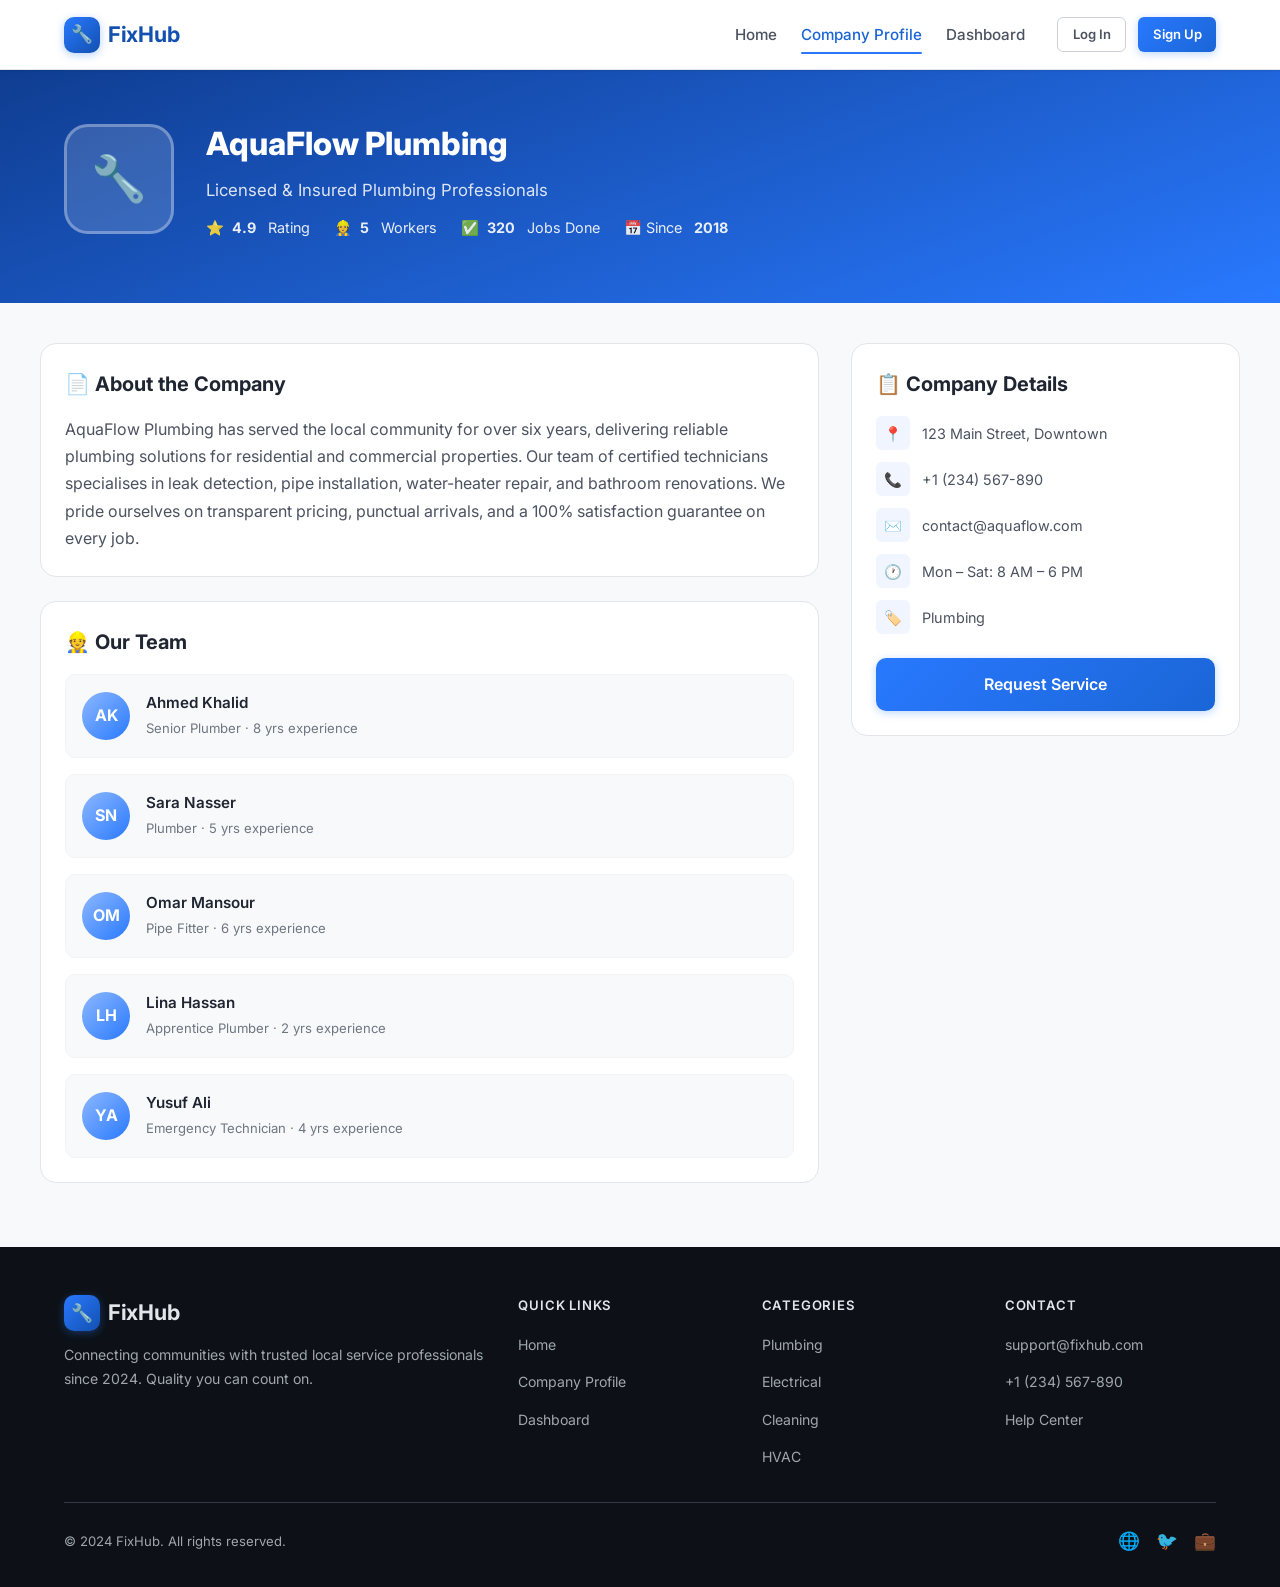
==== company.html @ c1fc063f "Milestone 2: Static website (3 pages) + PostgreSQL schema + ER diagram - Home/Marketplace: hero, sea" ====
<!DOCTYPE html>
<!--
  ============================================================================
  FixHub – Company Profile Page
  ============================================================================
  Purpose : Detailed public-facing profile for a single service company.
            Shows company information (about, contact, location) and
            a list of workers belonging to the company.
  Author  : Mohammed Dhiaa  |  Milestone 2
  ============================================================================
-->
<html lang="en">
<head>
  <meta charset="UTF-8" />
  <meta name="viewport" content="width=device-width, initial-scale=1.0" />
  <meta name="description"
        content="AquaFlow Plumbing – Licensed plumbing professionals on FixHub. View our team, services, and contact details." />

  <title>AquaFlow Plumbing – Company Profile | FixHub</title>

  <!-- Google Fonts – Inter -->
  <link rel="preconnect" href="https://fonts.googleapis.com" />
  <link rel="preconnect" href="https://fonts.gstatic.com" crossorigin />
  <link href="https://fonts.googleapis.com/css2?family=Inter:wght@400;500;600;700;800&display=swap"
        rel="stylesheet" />

  <!-- Stylesheet -->
  <link rel="stylesheet" href="css/style.css" />
</head>

<body>
  <!-- =====================================================================
       HEADER / NAVIGATION
       ===================================================================== -->
  <header class="site-header" id="site-header">
    <div class="container">

      <a href="index.html" class="logo" id="logo-link">
        <span class="logo-icon">🔧</span>
        FixHub
      </a>

      <button class="menu-toggle" id="menu-toggle" aria-label="Toggle navigation">
        <span></span><span></span><span></span>
      </button>

      <nav class="main-nav" id="main-nav">
        <ul class="nav-links">
          <li><a href="index.html" id="nav-home">Home</a></li>
          <li><a href="company.html" class="active" id="nav-company">Company Profile</a></li>
          <li><a href="dashboard.html" id="nav-dashboard">Dashboard</a></li>
        </ul>
        <div class="nav-auth">
          <a href="#" class="btn btn-outline btn-sm" id="btn-login">Log In</a>
          <a href="#" class="btn btn-primary btn-sm" id="btn-signup">Sign Up</a>
        </div>
      </nav>

    </div>
  </header>

  <!-- =====================================================================
       MAIN CONTENT
       ===================================================================== -->
  <main>

    <!-- ---- Profile Hero ---- -->
    <section class="profile-hero" id="profile-hero">
      <div class="container">
        <div class="profile-hero-content">

          <!-- Company avatar / icon -->
          <div class="profile-avatar" id="profile-avatar">🔧</div>

          <!-- Company info -->
          <div class="profile-info">
            <h1 id="profile-name">AquaFlow Plumbing</h1>
            <p class="profile-tagline" id="profile-tagline">
              Licensed &amp; Insured Plumbing Professionals
            </p>

            <!-- Quick stats -->
            <div class="profile-stats">
              <span class="profile-stat" id="stat-rating">
                ⭐ <strong>4.9</strong>&nbsp;Rating
              </span>
              <span class="profile-stat" id="stat-workers">
                👷 <strong>5</strong>&nbsp;Workers
              </span>
              <span class="profile-stat" id="stat-jobs">
                ✅ <strong>320</strong>&nbsp;Jobs Done
              </span>
              <span class="profile-stat" id="stat-since">
                📅 Since&nbsp;<strong>2018</strong>
              </span>
            </div>
          </div>

        </div>
      </div>
    </section>

    <!-- ---- Profile Body (Two-column layout) ---- -->
    <div class="profile-body container" id="profile-body">

      <!-- -------- Left Column: About & Workers -------- -->
      <div>

        <!-- About Card -->
        <div class="profile-card" id="about-card" style="margin-bottom: var(--space-6);">
          <h2>📄 About the Company</h2>
          <p>
            AquaFlow Plumbing has served the local community for over six
            years, delivering reliable plumbing solutions for residential
            and commercial properties. Our team of certified technicians
            specialises in leak detection, pipe installation, water-heater
            repair, and bathroom renovations. We pride ourselves on
            transparent pricing, punctual arrivals, and a 100%&nbsp;satisfaction
            guarantee on every job.
          </p>
        </div>

        <!-- Workers Card -->
        <div class="profile-card" id="workers-card">
          <h2>👷 Our Team</h2>

          <div class="workers-list" id="workers-list">

            <!-- Worker 1 -->
            <div class="worker-card" id="worker-1">
              <div class="worker-avatar">AK</div>
              <div class="worker-info">
                <h4>Ahmed Khalid</h4>
                <span>Senior Plumber · 8 yrs experience</span>
              </div>
            </div>

            <!-- Worker 2 -->
            <div class="worker-card" id="worker-2">
              <div class="worker-avatar">SN</div>
              <div class="worker-info">
                <h4>Sara Nasser</h4>
                <span>Plumber · 5 yrs experience</span>
              </div>
            </div>

            <!-- Worker 3 -->
            <div class="worker-card" id="worker-3">
              <div class="worker-avatar">OM</div>
              <div class="worker-info">
                <h4>Omar Mansour</h4>
                <span>Pipe Fitter · 6 yrs experience</span>
              </div>
            </div>

            <!-- Worker 4 -->
            <div class="worker-card" id="worker-4">
              <div class="worker-avatar">LH</div>
              <div class="worker-info">
                <h4>Lina Hassan</h4>
                <span>Apprentice Plumber · 2 yrs experience</span>
              </div>
            </div>

            <!-- Worker 5 -->
            <div class="worker-card" id="worker-5">
              <div class="worker-avatar">YA</div>
              <div class="worker-info">
                <h4>Yusuf Ali</h4>
                <span>Emergency Technician · 4 yrs experience</span>
              </div>
            </div>

          </div><!-- /.workers-list -->
        </div><!-- /.profile-card -->

      </div><!-- / Left Column -->

      <!-- -------- Right Column: Sidebar Info -------- -->
      <aside>
        <!-- Contact & Details Card -->
        <div class="profile-card" id="contact-card">
          <h2>📋 Company Details</h2>

          <div class="sidebar-info">

            <div class="sidebar-info-item">
              <span class="info-icon">📍</span>
              <span>123 Main Street, Downtown</span>
            </div>

            <div class="sidebar-info-item">
              <span class="info-icon">📞</span>
              <span>+1 (234) 567-890</span>
            </div>

            <div class="sidebar-info-item">
              <span class="info-icon">✉️</span>
              <span>contact@aquaflow.com</span>
            </div>

            <div class="sidebar-info-item">
              <span class="info-icon">🕐</span>
              <span>Mon – Sat: 8 AM – 6 PM</span>
            </div>

            <div class="sidebar-info-item">
              <span class="info-icon">🏷️</span>
              <span>Plumbing</span>
            </div>

          </div><!-- /.sidebar-info -->

          <!-- CTA Button -->
          <div style="margin-top: var(--space-6);">
            <a href="#" class="btn btn-primary btn-lg" id="btn-request-service"
               style="width: 100%; text-align: center;">
              Request Service
            </a>
          </div>
        </div>
      </aside>

    </div><!-- /.profile-body -->
  </main>

  <!-- =====================================================================
       FOOTER
       ===================================================================== -->
  <footer class="site-footer" id="site-footer">
    <div class="container">
      <div class="footer-grid">

        <div class="footer-brand">
          <a href="index.html" class="logo" style="color: var(--color-gray-200);">
            <span class="logo-icon">🔧</span> FixHub
          </a>
          <p>
            Connecting communities with trusted local service professionals
            since&nbsp;2024. Quality you can count&nbsp;on.
          </p>
        </div>

        <div>
          <h4 class="footer-heading">Quick Links</h4>
          <ul class="footer-links">
            <li><a href="index.html">Home</a></li>
            <li><a href="company.html">Company Profile</a></li>
            <li><a href="dashboard.html">Dashboard</a></li>
          </ul>
        </div>

        <div>
          <h4 class="footer-heading">Categories</h4>
          <ul class="footer-links">
            <li><a href="#">Plumbing</a></li>
            <li><a href="#">Electrical</a></li>
            <li><a href="#">Cleaning</a></li>
            <li><a href="#">HVAC</a></li>
          </ul>
        </div>

        <div>
          <h4 class="footer-heading">Contact</h4>
          <ul class="footer-links">
            <li><a href="mailto:support@fixhub.com">support@fixhub.com</a></li>
            <li><a href="tel:+1234567890">+1 (234) 567-890</a></li>
            <li><a href="#">Help Center</a></li>
          </ul>
        </div>
      </div>

      <div class="footer-bottom">
        <span>&copy; 2024 FixHub. All rights reserved.</span>
        <div class="footer-social">
          <a href="#" aria-label="Facebook">🌐</a>
          <a href="#" aria-label="Twitter">🐦</a>
          <a href="#" aria-label="LinkedIn">💼</a>
        </div>
      </div>
    </div>
  </footer>

  <!-- Scripts -->
  <script src="js/app.js"></script>
</body>
</html>
---- css/style.css ----
/* ==========================================================================
   FixHub – Global Stylesheet
   --------------------------------------------------------------------------
   A clean, professional design system for a local-services marketplace.
   Uses CSS custom properties for easy theming and Flexbox / Grid for layout.
   Color palette: shades of blue + neutral whites / grays.
   ========================================================================== */

/* ---------- 1. CSS Custom Properties (Design Tokens) ---------- */
:root {
  /* ---- Primary Blues ---- */
  --color-primary-900: #0c2d6b;   /* Darkest – footer / accents            */
  --color-primary-800: #0f3d91;
  --color-primary-700: #1350b0;
  --color-primary-600: #1a65d6;
  --color-primary-500: #2979ff;   /* Brand blue – buttons, links            */
  --color-primary-400: #5c9bff;
  --color-primary-300: #8db8ff;
  --color-primary-200: #bad2ff;
  --color-primary-100: #e3edff;
  --color-primary-50:  #f0f5ff;   /* Lightest tint – backgrounds            */

  /* ---- Neutrals ---- */
  --color-white:    #ffffff;
  --color-gray-50:  #f8f9fb;
  --color-gray-100: #f1f3f5;
  --color-gray-200: #e2e5e9;
  --color-gray-300: #cdd1d7;
  --color-gray-400: #a0a6af;
  --color-gray-500: #6e7681;
  --color-gray-600: #4b5260;
  --color-gray-700: #343a46;
  --color-gray-800: #1f2531;
  --color-gray-900: #0d1117;

  /* ---- Semantic Colors ---- */
  --color-success: #1db954;
  --color-warning: #f5a623;
  --color-danger:  #e53935;
  --color-info:    #29b6f6;

  /* ---- Typography ---- */
  --font-sans: 'Inter', -apple-system, BlinkMacSystemFont, 'Segoe UI',
               Roboto, Oxygen, Ubuntu, Cantarell, sans-serif;
  --font-mono: 'Fira Code', 'Cascadia Code', 'Consolas', monospace;

  /* ---- Spacing Scale (4-px grid) ---- */
  --space-1:  0.25rem;  /*  4px */
  --space-2:  0.5rem;   /*  8px */
  --space-3:  0.75rem;  /* 12px */
  --space-4:  1rem;     /* 16px */
  --space-5:  1.25rem;  /* 20px */
  --space-6:  1.5rem;   /* 24px */
  --space-8:  2rem;     /* 32px */
  --space-10: 2.5rem;   /* 40px */
  --space-12: 3rem;     /* 48px */
  --space-16: 4rem;     /* 64px */

  /* ---- Radii ---- */
  --radius-sm: 6px;
  --radius-md: 10px;
  --radius-lg: 16px;
  --radius-xl: 24px;
  --radius-full: 9999px;

  /* ---- Shadows ---- */
  --shadow-sm:  0 1px  3px rgba(0,0,0,0.06), 0 1px  2px rgba(0,0,0,0.04);
  --shadow-md:  0 4px  6px rgba(0,0,0,0.07), 0 2px  4px rgba(0,0,0,0.04);
  --shadow-lg:  0 10px 20px rgba(0,0,0,0.08), 0 3px  6px rgba(0,0,0,0.04);
  --shadow-xl:  0 20px 40px rgba(0,0,0,0.10), 0 5px 10px rgba(0,0,0,0.04);

  /* ---- Transitions ---- */
  --ease-out: cubic-bezier(0.22, 1, 0.36, 1);
  --transition-fast: 0.15s var(--ease-out);
  --transition-base: 0.25s var(--ease-out);
  --transition-slow: 0.4s  var(--ease-out);

  /* ---- Layout ---- */
  --max-width: 1200px;
  --header-height: 70px;
}

/* ---------- 2. Reset & Base Styles ---------- */
*,
*::before,
*::after {
  margin: 0;
  padding: 0;
  box-sizing: border-box;
}

html {
  font-size: 16px;
  scroll-behavior: smooth;
  -webkit-font-smoothing: antialiased;
  -moz-osx-font-smoothing: grayscale;
}

body {
  font-family: var(--font-sans);
  color: var(--color-gray-800);
  background-color: var(--color-gray-50);
  line-height: 1.6;
  min-height: 100vh;
  display: flex;
  flex-direction: column;
}

a {
  color: var(--color-primary-500);
  text-decoration: none;
  transition: color var(--transition-fast);
}

a:hover {
  color: var(--color-primary-700);
}

img {
  max-width: 100%;
  display: block;
}

ul, ol {
  list-style: none;
}

button,
input,
select,
textarea {
  font-family: inherit;
  font-size: inherit;
  color: inherit;
  border: none;
  outline: none;
  background: none;
}

/* ---------- 3. Utility Classes ---------- */
.container {
  width: 100%;
  max-width: var(--max-width);
  margin: 0 auto;
  padding: 0 var(--space-6);
}

.sr-only {
  position: absolute;
  width: 1px;
  height: 1px;
  padding: 0;
  margin: -1px;
  overflow: hidden;
  clip: rect(0, 0, 0, 0);
  border: 0;
}

/* ---------- 4. Header / Navigation ---------- */
.site-header {
  position: sticky;
  top: 0;
  z-index: 100;
  height: var(--header-height);
  background: var(--color-white);
  border-bottom: 1px solid var(--color-gray-200);
  box-shadow: var(--shadow-sm);
  display: flex;
  align-items: center;
}

.site-header .container {
  display: flex;
  align-items: center;
  justify-content: space-between;
}

/* ---------- Logo ---------- */
.logo {
  display: flex;
  align-items: center;
  gap: var(--space-2);
  font-size: 1.35rem;
  font-weight: 700;
  color: var(--color-primary-700);
  letter-spacing: -0.3px;
}

.logo .logo-icon {
  width: 36px;
  height: 36px;
  background: linear-gradient(135deg, var(--color-primary-500), var(--color-primary-700));
  border-radius: var(--radius-md);
  display: grid;
  place-items: center;
  color: var(--color-white);
  font-size: 1.1rem;
  box-shadow: 0 2px 8px rgba(41, 121, 255, 0.35);
}

/* ---------- Main Navigation ---------- */
.main-nav {
  display: flex;
  align-items: center;
  gap: var(--space-8);
}

.nav-links {
  display: flex;
  gap: var(--space-6);
}

.nav-links a {
  position: relative;
  color: var(--color-gray-600);
  font-weight: 500;
  font-size: 0.95rem;
  padding: var(--space-2) 0;
  transition: color var(--transition-fast);
}

.nav-links a::after {
  content: '';
  position: absolute;
  bottom: -2px;
  left: 0;
  width: 0;
  height: 2px;
  background: var(--color-primary-500);
  border-radius: var(--radius-full);
  transition: width var(--transition-base);
}

.nav-links a:hover,
.nav-links a.active {
  color: var(--color-primary-600);
}

.nav-links a:hover::after,
.nav-links a.active::after {
  width: 100%;
}

/* ---------- Auth Buttons in Nav ---------- */
.nav-auth {
  display: flex;
  gap: var(--space-3);
}

/* ---------- Mobile Menu Toggle ---------- */
.menu-toggle {
  display: none;
  flex-direction: column;
  gap: 5px;
  cursor: pointer;
  padding: var(--space-2);
}

.menu-toggle span {
  width: 24px;
  height: 2px;
  background: var(--color-gray-700);
  border-radius: var(--radius-full);
  transition: var(--transition-base);
}

/* ---------- 5. Buttons ---------- */
.btn {
  display: inline-flex;
  align-items: center;
  justify-content: center;
  gap: var(--space-2);
  padding: 0.6rem 1.4rem;
  font-weight: 600;
  font-size: 0.9rem;
  border-radius: var(--radius-md);
  cursor: pointer;
  transition: all var(--transition-fast);
  white-space: nowrap;
}

.btn-primary {
  background: linear-gradient(135deg, var(--color-primary-500), var(--color-primary-600));
  color: var(--color-white);
  box-shadow: 0 2px 8px rgba(41, 121, 255, 0.30);
}

.btn-primary:hover {
  background: linear-gradient(135deg, var(--color-primary-600), var(--color-primary-700));
  transform: translateY(-1px);
  box-shadow: 0 4px 14px rgba(41, 121, 255, 0.40);
  color: var(--color-white);
}

.btn-secondary {
  background: var(--color-white);
  color: var(--color-primary-600);
  border: 1.5px solid var(--color-primary-200);
}

.btn-secondary:hover {
  background: var(--color-primary-50);
  border-color: var(--color-primary-400);
  color: var(--color-primary-700);
}

.btn-outline {
  background: transparent;
  color: var(--color-gray-600);
  border: 1.5px solid var(--color-gray-300);
}

.btn-outline:hover {
  border-color: var(--color-primary-400);
  color: var(--color-primary-600);
  background: var(--color-primary-50);
}

.btn-danger {
  background: var(--color-danger);
  color: var(--color-white);
}

.btn-danger:hover {
  background: #c62828;
  transform: translateY(-1px);
}

.btn-success {
  background: var(--color-success);
  color: var(--color-white);
}

.btn-success:hover {
  background: #17a348;
  transform: translateY(-1px);
}

.btn-sm {
  padding: 0.4rem 0.9rem;
  font-size: 0.82rem;
  border-radius: var(--radius-sm);
}

.btn-lg {
  padding: 0.85rem 2rem;
  font-size: 1rem;
  border-radius: var(--radius-md);
}

.btn-icon {
  width: 36px;
  height: 36px;
  padding: 0;
  border-radius: var(--radius-sm);
  display: grid;
  place-items: center;
  font-size: 1rem;
}

/* ---------- 6. Hero Section ---------- */
.hero {
  background: linear-gradient(160deg, var(--color-primary-800) 0%, var(--color-primary-600) 50%, var(--color-primary-400) 100%);
  color: var(--color-white);
  padding: var(--space-16) 0;
  text-align: center;
  position: relative;
  overflow: hidden;
}

/* Decorative background pattern */
.hero::before {
  content: '';
  position: absolute;
  top: -50%;
  right: -20%;
  width: 600px;
  height: 600px;
  background: radial-gradient(circle, rgba(255,255,255,0.08) 0%, transparent 70%);
  border-radius: 50%;
}

.hero::after {
  content: '';
  position: absolute;
  bottom: -30%;
  left: -10%;
  width: 400px;
  height: 400px;
  background: radial-gradient(circle, rgba(255,255,255,0.05) 0%, transparent 70%);
  border-radius: 50%;
}

.hero .container {
  position: relative;
  z-index: 1;
}

.hero h1 {
  font-size: clamp(2rem, 5vw, 3.2rem);
  font-weight: 800;
  line-height: 1.2;
  margin-bottom: var(--space-4);
  letter-spacing: -0.5px;
}

.hero p {
  font-size: clamp(1rem, 2.5vw, 1.2rem);
  max-width: 600px;
  margin: 0 auto var(--space-8);
  opacity: 0.9;
  line-height: 1.7;
}

/* ---------- 7. Search Bar ---------- */
.search-bar {
  display: flex;
  max-width: 640px;
  margin: 0 auto;
  background: var(--color-white);
  border-radius: var(--radius-lg);
  box-shadow: var(--shadow-lg);
  overflow: hidden;
}

.search-bar input {
  flex: 1;
  padding: var(--space-4) var(--space-6);
  font-size: 1rem;
  color: var(--color-gray-800);
}

.search-bar input::placeholder {
  color: var(--color-gray-400);
}

.search-bar .btn {
  border-radius: 0 var(--radius-lg) var(--radius-lg) 0;
  padding-left: var(--space-8);
  padding-right: var(--space-8);
}

/* ---------- 8. Category Filters ---------- */
.categories-section {
  padding: var(--space-12) 0 var(--space-6);
}

.categories-section h2 {
  font-size: 1.5rem;
  font-weight: 700;
  color: var(--color-gray-800);
  margin-bottom: var(--space-6);
}

.category-filters {
  display: flex;
  flex-wrap: wrap;
  gap: var(--space-3);
  margin-bottom: var(--space-8);
}

.category-chip {
  display: inline-flex;
  align-items: center;
  gap: var(--space-2);
  padding: 0.5rem 1.1rem;
  background: var(--color-white);
  border: 1.5px solid var(--color-gray-200);
  border-radius: var(--radius-full);
  font-size: 0.88rem;
  font-weight: 500;
  color: var(--color-gray-600);
  cursor: pointer;
  transition: all var(--transition-fast);
}

.category-chip:hover,
.category-chip.active {
  background: var(--color-primary-50);
  border-color: var(--color-primary-400);
  color: var(--color-primary-600);
  box-shadow: 0 0 0 3px rgba(41, 121, 255, 0.10);
}

.category-chip .chip-icon {
  font-size: 1.05rem;
}

/* ---------- 9. Company Cards Grid ---------- */
.companies-section {
  padding: 0 0 var(--space-16);
}

.companies-section h2 {
  font-size: 1.5rem;
  font-weight: 700;
  color: var(--color-gray-800);
  margin-bottom: var(--space-6);
}

.company-grid {
  display: grid;
  grid-template-columns: repeat(auto-fill, minmax(300px, 1fr));
  gap: var(--space-6);
}

/* ---------- Individual Company Card ---------- */
.company-card {
  background: var(--color-white);
  border-radius: var(--radius-lg);
  border: 1px solid var(--color-gray-200);
  overflow: hidden;
  transition: all var(--transition-base);
  display: flex;
  flex-direction: column;
}

.company-card:hover {
  transform: translateY(-4px);
  box-shadow: var(--shadow-lg);
  border-color: var(--color-primary-200);
}

.card-image {
  height: 180px;
  background: linear-gradient(135deg, var(--color-primary-100), var(--color-primary-50));
  display: grid;
  place-items: center;
  font-size: 3rem;
  color: var(--color-primary-400);
  position: relative;
  overflow: hidden;
}

.card-image img {
  width: 100%;
  height: 100%;
  object-fit: cover;
}

.card-badge {
  position: absolute;
  top: var(--space-3);
  right: var(--space-3);
  background: var(--color-primary-500);
  color: var(--color-white);
  font-size: 0.75rem;
  font-weight: 600;
  padding: 0.25rem 0.65rem;
  border-radius: var(--radius-full);
  letter-spacing: 0.3px;
}

.card-body {
  padding: var(--space-5);
  flex: 1;
  display: flex;
  flex-direction: column;
}

.card-body h3 {
  font-size: 1.1rem;
  font-weight: 700;
  color: var(--color-gray-800);
  margin-bottom: var(--space-1);
}

.card-category {
  font-size: 0.82rem;
  color: var(--color-primary-500);
  font-weight: 500;
  margin-bottom: var(--space-3);
}

.card-body p {
  font-size: 0.9rem;
  color: var(--color-gray-500);
  line-height: 1.55;
  margin-bottom: var(--space-4);
  flex: 1;
}

/* Card meta (rating, location) */
.card-meta {
  display: flex;
  align-items: center;
  justify-content: space-between;
  padding-top: var(--space-3);
  border-top: 1px solid var(--color-gray-100);
  font-size: 0.82rem;
  color: var(--color-gray-500);
}

.card-rating {
  display: flex;
  align-items: center;
  gap: var(--space-1);
  font-weight: 600;
  color: var(--color-warning);
}

.card-location {
  display: flex;
  align-items: center;
  gap: var(--space-1);
}

/* ---------- 10. Company Profile Page ---------- */
.profile-hero {
  background: linear-gradient(160deg, var(--color-primary-800), var(--color-primary-500));
  color: var(--color-white);
  padding: var(--space-12) 0 var(--space-16);
  position: relative;
}

.profile-hero-content {
  display: flex;
  align-items: center;
  gap: var(--space-8);
}

.profile-avatar {
  width: 110px;
  height: 110px;
  border-radius: var(--radius-xl);
  background: rgba(255,255,255,0.15);
  border: 3px solid rgba(255,255,255,0.3);
  display: grid;
  place-items: center;
  font-size: 2.8rem;
  flex-shrink: 0;
}

.profile-info h1 {
  font-size: 2rem;
  font-weight: 800;
  margin-bottom: var(--space-2);
}

.profile-info .profile-tagline {
  font-size: 1.05rem;
  opacity: 0.85;
  margin-bottom: var(--space-3);
}

.profile-stats {
  display: flex;
  gap: var(--space-6);
}

.profile-stat {
  display: flex;
  align-items: center;
  gap: var(--space-2);
  font-size: 0.9rem;
  opacity: 0.9;
}

.profile-stat strong {
  font-weight: 700;
}

/* Profile body */
.profile-body {
  padding: var(--space-10) 0 var(--space-16);
  display: grid;
  grid-template-columns: 2fr 1fr;
  gap: var(--space-8);
}

/* About card */
.profile-card {
  background: var(--color-white);
  border-radius: var(--radius-lg);
  border: 1px solid var(--color-gray-200);
  padding: var(--space-6);
}

.profile-card h2 {
  font-size: 1.25rem;
  font-weight: 700;
  color: var(--color-gray-800);
  margin-bottom: var(--space-4);
  display: flex;
  align-items: center;
  gap: var(--space-2);
}

.profile-card p {
  color: var(--color-gray-600);
  line-height: 1.7;
}

/* Workers list on profile */
.workers-list {
  display: flex;
  flex-direction: column;
  gap: var(--space-4);
  margin-top: var(--space-4);
}

.worker-card {
  display: flex;
  align-items: center;
  gap: var(--space-4);
  padding: var(--space-4);
  border-radius: var(--radius-md);
  background: var(--color-gray-50);
  border: 1px solid var(--color-gray-100);
  transition: all var(--transition-fast);
}

.worker-card:hover {
  border-color: var(--color-primary-200);
  background: var(--color-primary-50);
}

.worker-avatar {
  width: 48px;
  height: 48px;
  border-radius: var(--radius-full);
  background: linear-gradient(135deg, var(--color-primary-300), var(--color-primary-500));
  display: grid;
  place-items: center;
  color: var(--color-white);
  font-weight: 700;
  font-size: 1rem;
  flex-shrink: 0;
}

.worker-info h4 {
  font-size: 0.95rem;
  font-weight: 600;
  color: var(--color-gray-800);
}

.worker-info span {
  font-size: 0.82rem;
  color: var(--color-gray-500);
}

/* Sidebar info */
.sidebar-info {
  display: flex;
  flex-direction: column;
  gap: var(--space-3);
  margin-top: var(--space-4);
}

.sidebar-info-item {
  display: flex;
  align-items: center;
  gap: var(--space-3);
  font-size: 0.9rem;
  color: var(--color-gray-600);
}

.sidebar-info-item .info-icon {
  width: 34px;
  height: 34px;
  border-radius: var(--radius-sm);
  background: var(--color-primary-50);
  display: grid;
  place-items: center;
  color: var(--color-primary-500);
  flex-shrink: 0;
}

/* ---------- 11. Dashboard ---------- */
.dashboard-layout {
  display: flex;
  min-height: calc(100vh - var(--header-height));
}

/* Sidebar */
.dashboard-sidebar {
  width: 260px;
  background: var(--color-white);
  border-right: 1px solid var(--color-gray-200);
  padding: var(--space-6) var(--space-4);
  flex-shrink: 0;
  display: flex;
  flex-direction: column;
}

.sidebar-title {
  font-size: 0.75rem;
  font-weight: 600;
  text-transform: uppercase;
  letter-spacing: 0.8px;
  color: var(--color-gray-400);
  margin-bottom: var(--space-4);
  padding: 0 var(--space-3);
}

.sidebar-nav {
  display: flex;
  flex-direction: column;
  gap: var(--space-1);
}

.sidebar-link {
  display: flex;
  align-items: center;
  gap: var(--space-3);
  padding: var(--space-3) var(--space-3);
  border-radius: var(--radius-md);
  font-size: 0.9rem;
  font-weight: 500;
  color: var(--color-gray-600);
  transition: all var(--transition-fast);
}

.sidebar-link:hover {
  background: var(--color-gray-100);
  color: var(--color-gray-800);
}

.sidebar-link.active {
  background: var(--color-primary-50);
  color: var(--color-primary-600);
  font-weight: 600;
}

.sidebar-link .link-icon {
  font-size: 1.1rem;
  width: 22px;
  text-align: center;
}

/* Main dashboard content */
.dashboard-main {
  flex: 1;
  padding: var(--space-8);
  background: var(--color-gray-50);
  overflow-y: auto;
}

.dashboard-header {
  display: flex;
  align-items: center;
  justify-content: space-between;
  margin-bottom: var(--space-8);
}

.dashboard-header h1 {
  font-size: 1.6rem;
  font-weight: 700;
  color: var(--color-gray-800);
}

/* Stats cards row */
.stats-row {
  display: grid;
  grid-template-columns: repeat(auto-fit, minmax(200px, 1fr));
  gap: var(--space-6);
  margin-bottom: var(--space-8);
}

.stat-card {
  background: var(--color-white);
  border-radius: var(--radius-lg);
  padding: var(--space-5);
  border: 1px solid var(--color-gray-200);
  display: flex;
  align-items: center;
  gap: var(--space-4);
  transition: all var(--transition-fast);
}

.stat-card:hover {
  box-shadow: var(--shadow-md);
}

.stat-icon {
  width: 48px;
  height: 48px;
  border-radius: var(--radius-md);
  display: grid;
  place-items: center;
  font-size: 1.3rem;
}

.stat-icon.blue {
  background: var(--color-primary-100);
  color: var(--color-primary-600);
}

.stat-icon.green {
  background: #e8f5e9;
  color: var(--color-success);
}

.stat-icon.orange {
  background: #fff3e0;
  color: var(--color-warning);
}

.stat-info h3 {
  font-size: 1.5rem;
  font-weight: 700;
  color: var(--color-gray-800);
}

.stat-info p {
  font-size: 0.82rem;
  color: var(--color-gray-500);
}

/* Workers table card */
.table-card {
  background: var(--color-white);
  border-radius: var(--radius-lg);
  border: 1px solid var(--color-gray-200);
  overflow: hidden;
}

.table-card-header {
  display: flex;
  align-items: center;
  justify-content: space-between;
  padding: var(--space-5) var(--space-6);
  border-bottom: 1px solid var(--color-gray-100);
}

.table-card-header h2 {
  font-size: 1.1rem;
  font-weight: 700;
  color: var(--color-gray-800);
}

/* Table */
.data-table {
  width: 100%;
  border-collapse: collapse;
}

.data-table th {
  text-align: left;
  padding: var(--space-3) var(--space-6);
  font-size: 0.78rem;
  font-weight: 600;
  text-transform: uppercase;
  letter-spacing: 0.5px;
  color: var(--color-gray-500);
  background: var(--color-gray-50);
  border-bottom: 1px solid var(--color-gray-200);
}

.data-table td {
  padding: var(--space-4) var(--space-6);
  font-size: 0.9rem;
  border-bottom: 1px solid var(--color-gray-100);
  vertical-align: middle;
}

.data-table tbody tr {
  transition: background var(--transition-fast);
}

.data-table tbody tr:hover {
  background: var(--color-gray-50);
}

.data-table tbody tr:last-child td {
  border-bottom: none;
}

/* Table worker info cell */
.table-worker {
  display: flex;
  align-items: center;
  gap: var(--space-3);
}

.table-worker-avatar {
  width: 36px;
  height: 36px;
  border-radius: var(--radius-full);
  background: linear-gradient(135deg, var(--color-primary-300), var(--color-primary-500));
  display: grid;
  place-items: center;
  color: var(--color-white);
  font-weight: 700;
  font-size: 0.8rem;
  flex-shrink: 0;
}

.table-worker-name {
  font-weight: 600;
  color: var(--color-gray-800);
}

.table-worker-email {
  font-size: 0.8rem;
  color: var(--color-gray-400);
}

/* Status badges */
.badge {
  display: inline-flex;
  align-items: center;
  padding: 0.2rem 0.65rem;
  border-radius: var(--radius-full);
  font-size: 0.78rem;
  font-weight: 600;
  letter-spacing: 0.2px;
}

.badge-active {
  background: #e8f5e9;
  color: #2e7d32;
}

.badge-on-leave {
  background: #fff3e0;
  color: #e65100;
}

/* Table actions */
.table-actions {
  display: flex;
  gap: var(--space-2);
}

/* ---------- 12. Modal (Add/Edit Worker) ---------- */
.modal-overlay {
  position: fixed;
  inset: 0;
  background: rgba(13, 17, 23, 0.5);
  backdrop-filter: blur(4px);
  display: flex;
  align-items: center;
  justify-content: center;
  z-index: 200;
  opacity: 0;
  visibility: hidden;
  transition: all var(--transition-base);
}

.modal-overlay.active {
  opacity: 1;
  visibility: visible;
}

.modal {
  background: var(--color-white);
  border-radius: var(--radius-xl);
  width: 90%;
  max-width: 520px;
  box-shadow: var(--shadow-xl);
  transform: translateY(20px) scale(0.97);
  transition: transform var(--transition-base);
}

.modal-overlay.active .modal {
  transform: translateY(0) scale(1);
}

.modal-header {
  display: flex;
  align-items: center;
  justify-content: space-between;
  padding: var(--space-6);
  border-bottom: 1px solid var(--color-gray-100);
}

.modal-header h2 {
  font-size: 1.15rem;
  font-weight: 700;
  color: var(--color-gray-800);
}

.modal-close {
  width: 32px;
  height: 32px;
  border-radius: var(--radius-sm);
  display: grid;
  place-items: center;
  cursor: pointer;
  color: var(--color-gray-400);
  transition: all var(--transition-fast);
}

.modal-close:hover {
  background: var(--color-gray-100);
  color: var(--color-gray-700);
}

.modal-body {
  padding: var(--space-6);
}

.modal-footer {
  display: flex;
  justify-content: flex-end;
  gap: var(--space-3);
  padding: var(--space-4) var(--space-6);
  border-top: 1px solid var(--color-gray-100);
}

/* ---------- 13. Form Styles ---------- */
.form-group {
  margin-bottom: var(--space-5);
}

.form-group label {
  display: block;
  font-size: 0.88rem;
  font-weight: 600;
  color: var(--color-gray-700);
  margin-bottom: var(--space-2);
}

.form-control {
  width: 100%;
  padding: 0.65rem var(--space-4);
  border: 1.5px solid var(--color-gray-200);
  border-radius: var(--radius-md);
  font-size: 0.92rem;
  transition: all var(--transition-fast);
  background: var(--color-white);
}

.form-control:focus {
  border-color: var(--color-primary-400);
  box-shadow: 0 0 0 3px rgba(41, 121, 255, 0.12);
}

.form-control::placeholder {
  color: var(--color-gray-400);
}

select.form-control {
  appearance: none;
  background-image: url("data:image/svg+xml,%3Csvg xmlns='http://www.w3.org/2000/svg' width='12' height='12' fill='%236e7681' viewBox='0 0 16 16'%3E%3Cpath d='M8 11L3 6h10z'/%3E%3C/svg%3E");
  background-repeat: no-repeat;
  background-position: right 12px center;
  padding-right: 2.2rem;
  cursor: pointer;
}

/* ---------- 14. Footer ---------- */
.site-footer {
  background: var(--color-gray-900);
  color: var(--color-gray-400);
  padding: var(--space-12) 0 var(--space-8);
  margin-top: auto;
}

.footer-grid {
  display: grid;
  grid-template-columns: 2fr 1fr 1fr 1fr;
  gap: var(--space-8);
  margin-bottom: var(--space-8);
}

.footer-brand p {
  font-size: 0.88rem;
  line-height: 1.7;
  margin-top: var(--space-3);
}

.footer-heading {
  font-size: 0.82rem;
  font-weight: 600;
  text-transform: uppercase;
  letter-spacing: 0.8px;
  color: var(--color-gray-200);
  margin-bottom: var(--space-4);
}

.footer-links {
  display: flex;
  flex-direction: column;
  gap: var(--space-3);
}

.footer-links a {
  font-size: 0.88rem;
  color: var(--color-gray-400);
  transition: color var(--transition-fast);
}

.footer-links a:hover {
  color: var(--color-primary-300);
}

.footer-bottom {
  border-top: 1px solid var(--color-gray-700);
  padding-top: var(--space-6);
  display: flex;
  align-items: center;
  justify-content: space-between;
  font-size: 0.82rem;
}

.footer-social {
  display: flex;
  gap: var(--space-4);
}

.footer-social a {
  color: var(--color-gray-500);
  font-size: 1.1rem;
  transition: color var(--transition-fast);
}

.footer-social a:hover {
  color: var(--color-primary-400);
}

/* ---------- 15. Responsive Breakpoints ---------- */

/* Tablet (≤ 992px) */
@media (max-width: 992px) {
  .footer-grid {
    grid-template-columns: 1fr 1fr;
    gap: var(--space-6);
  }

  .profile-body {
    grid-template-columns: 1fr;
  }

  /* Dashboard sidebar collapses */
  .dashboard-sidebar {
    width: 72px;
    padding: var(--space-6) var(--space-2);
  }

  .sidebar-title,
  .sidebar-link span {
    display: none;
  }

  .sidebar-link {
    justify-content: center;
    padding: var(--space-3);
  }
}

/* Mobile (≤ 768px) */
@media (max-width: 768px) {
  :root {
    --header-height: 60px;
  }

  /* Show hamburger */
  .menu-toggle {
    display: flex;
  }

  .main-nav {
    position: fixed;
    top: var(--header-height);
    left: 0;
    right: 0;
    bottom: 0;
    background: var(--color-white);
    flex-direction: column;
    align-items: stretch;
    padding: var(--space-6);
    transform: translateX(100%);
    transition: transform var(--transition-base);
    z-index: 99;
    gap: var(--space-6);
  }

  .main-nav.open {
    transform: translateX(0);
  }

  .nav-links {
    flex-direction: column;
    gap: var(--space-4);
  }

  .nav-links a {
    font-size: 1.1rem;
    padding: var(--space-3) 0;
  }

  .nav-auth {
    flex-direction: column;
  }

  /* Hero */
  .hero {
    padding: var(--space-10) 0;
  }

  .search-bar {
    flex-direction: column;
    border-radius: var(--radius-md);
  }

  .search-bar .btn {
    border-radius: 0 0 var(--radius-md) var(--radius-md);
  }

  /* Company grid */
  .company-grid {
    grid-template-columns: 1fr;
  }

  /* Profile hero */
  .profile-hero-content {
    flex-direction: column;
    text-align: center;
  }

  .profile-stats {
    justify-content: center;
    flex-wrap: wrap;
  }

  /* Dashboard */
  .dashboard-layout {
    flex-direction: column;
  }

  .dashboard-sidebar {
    width: 100%;
    flex-direction: row;
    padding: var(--space-3) var(--space-4);
    overflow-x: auto;
    border-right: none;
    border-bottom: 1px solid var(--color-gray-200);
  }

  .sidebar-title {
    display: none;
  }

  .sidebar-nav {
    flex-direction: row;
    gap: var(--space-2);
  }

  .sidebar-link {
    white-space: nowrap;
    padding: var(--space-2) var(--space-3);
    font-size: 0.82rem;
  }

  .dashboard-main {
    padding: var(--space-5) var(--space-4);
  }

  .dashboard-header {
    flex-direction: column;
    align-items: flex-start;
    gap: var(--space-4);
  }

  .stats-row {
    grid-template-columns: 1fr;
  }

  /* Table horizontal scroll */
  .table-card {
    overflow-x: auto;
  }

  .data-table {
    min-width: 600px;
  }

  /* Footer */
  .footer-grid {
    grid-template-columns: 1fr;
  }

  .footer-bottom {
    flex-direction: column;
    gap: var(--space-4);
    text-align: center;
  }
}

/* Small mobile (≤ 480px) */
@media (max-width: 480px) {
  .container {
    padding: 0 var(--space-4);
  }

  .hero h1 {
    font-size: 1.7rem;
  }

  .category-filters {
    gap: var(--space-2);
  }

  .category-chip {
    font-size: 0.82rem;
    padding: 0.4rem 0.85rem;
  }

  .modal {
    width: 95%;
  }
}
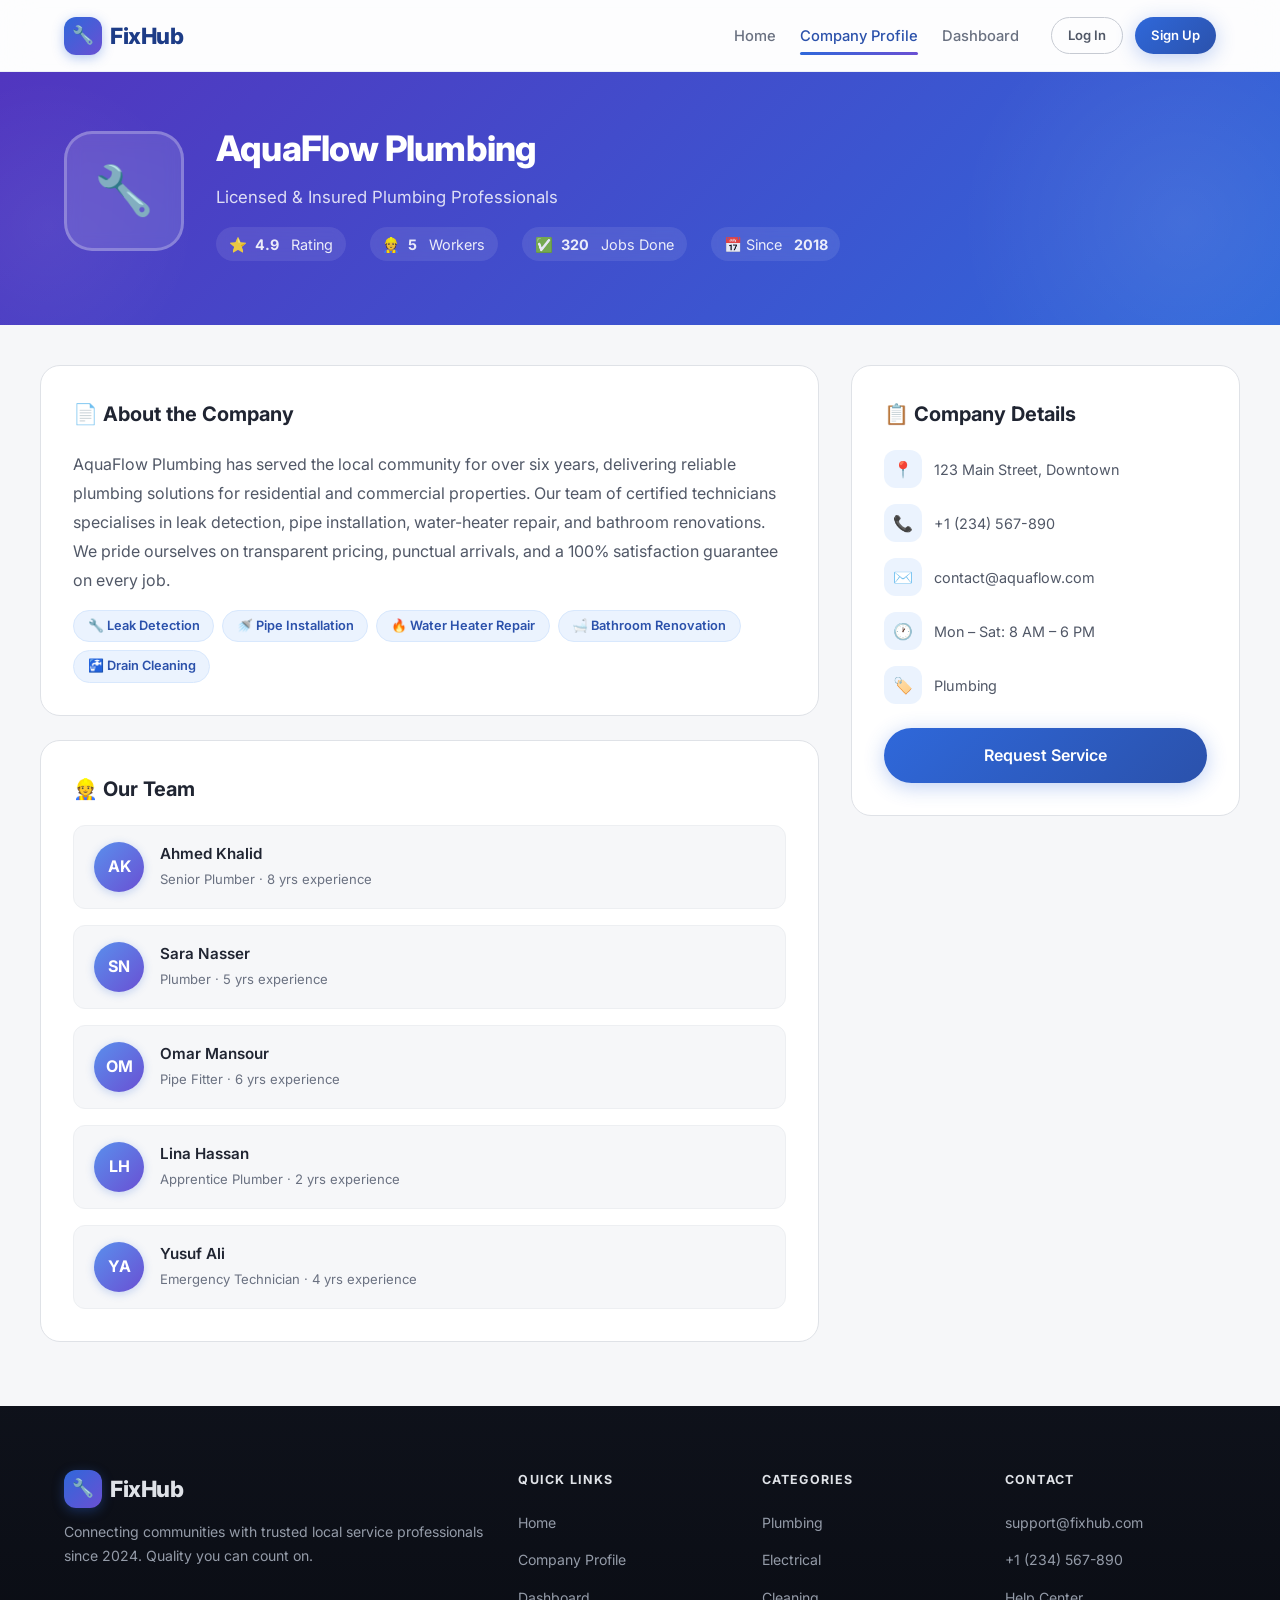
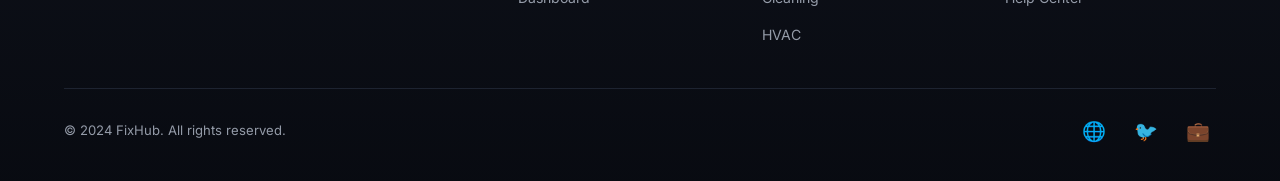
==== commit 2d4e1845: "✨ Modern design refresh: glassmorphism, animated gradients, micro-interactions - CSS: Overhauled des" ====
--- a/company.html
+++ b/company.html
@@ -107,7 +107,7 @@
       <div>
 
         <!-- About Card -->
-        <div class="profile-card" id="about-card" style="margin-bottom: var(--space-6);">
+        <div class="profile-card reveal" id="about-card" style="margin-bottom: var(--space-6);">
           <h2>📄 About the Company</h2>
           <p>
             AquaFlow Plumbing has served the local community for over six
@@ -118,16 +118,25 @@
             transparent pricing, punctual arrivals, and a 100%&nbsp;satisfaction
             guarantee on every job.
           </p>
+
+          <!-- Service specialisation tags -->
+          <div class="service-tags">
+            <span class="service-tag">🔧 Leak Detection</span>
+            <span class="service-tag">🚿 Pipe Installation</span>
+            <span class="service-tag">🔥 Water Heater Repair</span>
+            <span class="service-tag">🛁 Bathroom Renovation</span>
+            <span class="service-tag">🚰 Drain Cleaning</span>
+          </div>
         </div>
 
         <!-- Workers Card -->
-        <div class="profile-card" id="workers-card">
+        <div class="profile-card reveal reveal-delay-1" id="workers-card">
           <h2>👷 Our Team</h2>
 
           <div class="workers-list" id="workers-list">
 
             <!-- Worker 1 -->
-            <div class="worker-card" id="worker-1">
+            <div class="worker-card reveal" id="worker-1">
               <div class="worker-avatar">AK</div>
               <div class="worker-info">
                 <h4>Ahmed Khalid</h4>
@@ -136,7 +145,7 @@
             </div>
 
             <!-- Worker 2 -->
-            <div class="worker-card" id="worker-2">
+            <div class="worker-card reveal reveal-delay-1" id="worker-2">
               <div class="worker-avatar">SN</div>
               <div class="worker-info">
                 <h4>Sara Nasser</h4>
@@ -145,7 +154,7 @@
             </div>
 
             <!-- Worker 3 -->
-            <div class="worker-card" id="worker-3">
+            <div class="worker-card reveal reveal-delay-2" id="worker-3">
               <div class="worker-avatar">OM</div>
               <div class="worker-info">
                 <h4>Omar Mansour</h4>
@@ -154,7 +163,7 @@
             </div>
 
             <!-- Worker 4 -->
-            <div class="worker-card" id="worker-4">
+            <div class="worker-card reveal reveal-delay-3" id="worker-4">
               <div class="worker-avatar">LH</div>
               <div class="worker-info">
                 <h4>Lina Hassan</h4>
@@ -163,7 +172,7 @@
             </div>
 
             <!-- Worker 5 -->
-            <div class="worker-card" id="worker-5">
+            <div class="worker-card reveal reveal-delay-4" id="worker-5">
               <div class="worker-avatar">YA</div>
               <div class="worker-info">
                 <h4>Yusuf Ali</h4>
@@ -179,7 +188,7 @@
       <!-- -------- Right Column: Sidebar Info -------- -->
       <aside>
         <!-- Contact & Details Card -->
-        <div class="profile-card" id="contact-card">
+        <div class="profile-card reveal" id="contact-card">
           <h2>📋 Company Details</h2>
 
           <div class="sidebar-info">
--- a/css/style.css
+++ b/css/style.css
@@ -1,43 +1,50 @@
 /* ==========================================================================
-   FixHub – Global Stylesheet
+   FixHub – Global Stylesheet  (Modern Refresh)
    --------------------------------------------------------------------------
-   A clean, professional design system for a local-services marketplace.
-   Uses CSS custom properties for easy theming and Flexbox / Grid for layout.
-   Color palette: shades of blue + neutral whites / grays.
+   A premium, modern design system for a local-services marketplace.
+   Features glassmorphism, animated gradients, scroll-reveal animations,
+   and micro-interactions for a state-of-the-art user experience.
+   Color palette: curated HSL blues + indigo accent + cool neutrals.
    ========================================================================== */
 
 /* ---------- 1. CSS Custom Properties (Design Tokens) ---------- */
 :root {
-  /* ---- Primary Blues ---- */
-  --color-primary-900: #0c2d6b;   /* Darkest – footer / accents            */
-  --color-primary-800: #0f3d91;
-  --color-primary-700: #1350b0;
-  --color-primary-600: #1a65d6;
-  --color-primary-500: #2979ff;   /* Brand blue – buttons, links            */
-  --color-primary-400: #5c9bff;
-  --color-primary-300: #8db8ff;
-  --color-primary-200: #bad2ff;
-  --color-primary-100: #e3edff;
-  --color-primary-50:  #f0f5ff;   /* Lightest tint – backgrounds            */
-
-  /* ---- Neutrals ---- */
+  /* ---- Primary Blues (HSL-tuned) ---- */
+  --color-primary-900: hsl(222, 80%, 18%);
+  --color-primary-800: hsl(222, 72%, 24%);
+  --color-primary-700: hsl(222, 65%, 32%);
+  --color-primary-600: hsl(222, 60%, 42%);
+  --color-primary-500: hsl(220, 70%, 52%);   /* Brand blue                    */
+  --color-primary-400: hsl(218, 80%, 64%);
+  --color-primary-300: hsl(216, 85%, 74%);
+  --color-primary-200: hsl(214, 90%, 84%);
+  --color-primary-100: hsl(214, 92%, 92%);
+  --color-primary-50:  hsl(216, 95%, 96%);
+
+  /* ---- Accent (Indigo / Violet) ---- */
+  --color-accent-600: hsl(252, 56%, 48%);
+  --color-accent-500: hsl(252, 60%, 57%);
+  --color-accent-400: hsl(252, 65%, 68%);
+  --color-accent-100: hsl(252, 80%, 94%);
+
+  /* ---- Neutrals (cool-blue tint) ---- */
   --color-white:    #ffffff;
-  --color-gray-50:  #f8f9fb;
-  --color-gray-100: #f1f3f5;
-  --color-gray-200: #e2e5e9;
-  --color-gray-300: #cdd1d7;
-  --color-gray-400: #a0a6af;
-  --color-gray-500: #6e7681;
-  --color-gray-600: #4b5260;
-  --color-gray-700: #343a46;
-  --color-gray-800: #1f2531;
-  --color-gray-900: #0d1117;
+  --color-gray-50:  hsl(220, 20%, 97%);
+  --color-gray-100: hsl(220, 16%, 94%);
+  --color-gray-200: hsl(220, 14%, 89%);
+  --color-gray-300: hsl(220, 12%, 80%);
+  --color-gray-400: hsl(220, 10%, 62%);
+  --color-gray-500: hsl(220, 10%, 46%);
+  --color-gray-600: hsl(220, 12%, 36%);
+  --color-gray-700: hsl(220, 16%, 26%);
+  --color-gray-800: hsl(222, 22%, 16%);
+  --color-gray-900: hsl(224, 30%, 8%);
 
   /* ---- Semantic Colors ---- */
-  --color-success: #1db954;
-  --color-warning: #f5a623;
-  --color-danger:  #e53935;
-  --color-info:    #29b6f6;
+  --color-success: hsl(152, 62%, 40%);
+  --color-warning: hsl(36, 90%, 55%);
+  --color-danger:  hsl(4, 74%, 52%);
+  --color-info:    hsl(198, 80%, 55%);
 
   /* ---- Typography ---- */
   --font-sans: 'Inter', -apple-system, BlinkMacSystemFont, 'Segoe UI',
@@ -45,42 +52,93 @@
   --font-mono: 'Fira Code', 'Cascadia Code', 'Consolas', monospace;
 
   /* ---- Spacing Scale (4-px grid) ---- */
-  --space-1:  0.25rem;  /*  4px */
-  --space-2:  0.5rem;   /*  8px */
-  --space-3:  0.75rem;  /* 12px */
-  --space-4:  1rem;     /* 16px */
-  --space-5:  1.25rem;  /* 20px */
-  --space-6:  1.5rem;   /* 24px */
-  --space-8:  2rem;     /* 32px */
-  --space-10: 2.5rem;   /* 40px */
-  --space-12: 3rem;     /* 48px */
-  --space-16: 4rem;     /* 64px */
+  --space-1:  0.25rem;
+  --space-2:  0.5rem;
+  --space-3:  0.75rem;
+  --space-4:  1rem;
+  --space-5:  1.25rem;
+  --space-6:  1.5rem;
+  --space-8:  2rem;
+  --space-10: 2.5rem;
+  --space-12: 3rem;
+  --space-16: 4rem;
+  --space-20: 5rem;
 
   /* ---- Radii ---- */
-  --radius-sm: 6px;
-  --radius-md: 10px;
-  --radius-lg: 16px;
-  --radius-xl: 24px;
+  --radius-sm: 8px;
+  --radius-md: 12px;
+  --radius-lg: 20px;
+  --radius-xl: 28px;
   --radius-full: 9999px;
 
-  /* ---- Shadows ---- */
-  --shadow-sm:  0 1px  3px rgba(0,0,0,0.06), 0 1px  2px rgba(0,0,0,0.04);
-  --shadow-md:  0 4px  6px rgba(0,0,0,0.07), 0 2px  4px rgba(0,0,0,0.04);
-  --shadow-lg:  0 10px 20px rgba(0,0,0,0.08), 0 3px  6px rgba(0,0,0,0.04);
-  --shadow-xl:  0 20px 40px rgba(0,0,0,0.10), 0 5px 10px rgba(0,0,0,0.04);
+  /* ---- Shadows (with colored tints) ---- */
+  --shadow-sm:   0 1px  3px rgba(0,0,0,0.04), 0 1px  2px rgba(0,0,0,0.03);
+  --shadow-md:   0 4px  8px rgba(0,0,0,0.06), 0 2px  4px rgba(0,0,0,0.03);
+  --shadow-lg:   0 12px 28px rgba(0,0,0,0.08), 0 4px  8px rgba(0,0,0,0.04);
+  --shadow-xl:   0 24px 48px rgba(0,0,0,0.10), 0 8px 16px rgba(0,0,0,0.04);
+  --shadow-glow: 0 4px 20px hsla(220, 70%, 52%, 0.30);
+  --shadow-glow-lg: 0 8px 32px hsla(220, 70%, 52%, 0.35);
 
   /* ---- Transitions ---- */
   --ease-out: cubic-bezier(0.22, 1, 0.36, 1);
-  --transition-fast: 0.15s var(--ease-out);
-  --transition-base: 0.25s var(--ease-out);
-  --transition-slow: 0.4s  var(--ease-out);
+  --ease-spring: cubic-bezier(0.34, 1.56, 0.64, 1);
+  --transition-fast: 0.18s var(--ease-out);
+  --transition-base: 0.3s var(--ease-out);
+  --transition-slow: 0.5s var(--ease-out);
 
   /* ---- Layout ---- */
   --max-width: 1200px;
-  --header-height: 70px;
-}
-
-/* ---------- 2. Reset & Base Styles ---------- */
+  --header-height: 72px;
+}
+
+/* ---------- 2. Keyframe Animations ---------- */
+
+/* Animated gradient shift for hero backgrounds */
+@keyframes gradient-shift {
+  0%   { background-position: 0% 50%; }
+  50%  { background-position: 100% 50%; }
+  100% { background-position: 0% 50%; }
+}
+
+/* Floating blob decorations */
+@keyframes float {
+  0%, 100% { transform: translateY(0) rotate(0deg); }
+  33%      { transform: translateY(-20px) rotate(3deg); }
+  66%      { transform: translateY(10px) rotate(-2deg); }
+}
+
+@keyframes float-reverse {
+  0%, 100% { transform: translateY(0) rotate(0deg); }
+  33%      { transform: translateY(15px) rotate(-3deg); }
+  66%      { transform: translateY(-25px) rotate(2deg); }
+}
+
+/* Shimmer sweep effect for CTA buttons */
+@keyframes shimmer {
+  0%   { left: -100%; }
+  100% { left: 200%; }
+}
+
+/* Pulse ring on hover */
+@keyframes pulse-ring {
+  0%   { transform: scale(1); opacity: 0.6; }
+  100% { transform: scale(1.4); opacity: 0; }
+}
+
+/* Fade-up entrance for scroll-reveal */
+@keyframes fade-up {
+  from { opacity: 0; transform: translateY(30px); }
+  to   { opacity: 1; transform: translateY(0); }
+}
+
+/* Scale-bounce for modals */
+@keyframes scale-bounce {
+  0%   { transform: translateY(24px) scale(0.94); opacity: 0; }
+  60%  { transform: translateY(-4px) scale(1.02); }
+  100% { transform: translateY(0) scale(1); opacity: 1; }
+}
+
+/* ---------- 3. Reset & Base Styles ---------- */
 *,
 *::before,
 *::after {
@@ -98,7 +156,7 @@
 
 body {
   font-family: var(--font-sans);
-  color: var(--color-gray-800);
+  color: var(--color-gray-700);
   background-color: var(--color-gray-50);
   line-height: 1.6;
   min-height: 100vh;
@@ -137,7 +195,7 @@
   background: none;
 }
 
-/* ---------- 3. Utility Classes ---------- */
+/* ---------- 4. Utility Classes ---------- */
 .container {
   width: 100%;
   max-width: var(--max-width);
@@ -156,17 +214,45 @@
   border: 0;
 }
 
-/* ---------- 4. Header / Navigation ---------- */
+/* Scroll-reveal helper: elements start hidden, animate in via JS */
+.reveal {
+  opacity: 0;
+  transform: translateY(30px);
+  transition: opacity 0.7s var(--ease-out), transform 0.7s var(--ease-out);
+}
+
+.reveal.visible {
+  opacity: 1;
+  transform: translateY(0);
+}
+
+/* Stagger children delay */
+.reveal-delay-1 { transition-delay: 0.1s; }
+.reveal-delay-2 { transition-delay: 0.2s; }
+.reveal-delay-3 { transition-delay: 0.3s; }
+.reveal-delay-4 { transition-delay: 0.4s; }
+.reveal-delay-5 { transition-delay: 0.5s; }
+.reveal-delay-6 { transition-delay: 0.6s; }
+
+/* ---------- 5. Header / Navigation (Glassmorphism) ---------- */
 .site-header {
   position: sticky;
   top: 0;
   z-index: 100;
   height: var(--header-height);
-  background: var(--color-white);
-  border-bottom: 1px solid var(--color-gray-200);
-  box-shadow: var(--shadow-sm);
-  display: flex;
-  align-items: center;
+  /* Glassmorphism effect */
+  background: rgba(255, 255, 255, 0.72);
+  backdrop-filter: blur(16px);
+  -webkit-backdrop-filter: blur(16px);
+  border-bottom: 1px solid rgba(226, 232, 240, 0.6);
+  display: flex;
+  align-items: center;
+  transition: background var(--transition-base), box-shadow var(--transition-base);
+}
+
+.site-header:hover {
+  background: rgba(255, 255, 255, 0.88);
+  box-shadow: 0 4px 20px rgba(0, 0, 0, 0.04);
 }
 
 .site-header .container {
@@ -180,22 +266,28 @@
   display: flex;
   align-items: center;
   gap: var(--space-2);
-  font-size: 1.35rem;
-  font-weight: 700;
+  font-size: 1.4rem;
+  font-weight: 800;
   color: var(--color-primary-700);
-  letter-spacing: -0.3px;
+  letter-spacing: -0.5px;
 }
 
 .logo .logo-icon {
-  width: 36px;
-  height: 36px;
-  background: linear-gradient(135deg, var(--color-primary-500), var(--color-primary-700));
+  width: 38px;
+  height: 38px;
+  background: linear-gradient(135deg, var(--color-primary-500), var(--color-accent-500));
   border-radius: var(--radius-md);
   display: grid;
   place-items: center;
   color: var(--color-white);
   font-size: 1.1rem;
-  box-shadow: 0 2px 8px rgba(41, 121, 255, 0.35);
+  box-shadow: 0 3px 12px hsla(220, 70%, 52%, 0.35);
+  transition: transform var(--transition-fast), box-shadow var(--transition-fast);
+}
+
+.logo:hover .logo-icon {
+  transform: scale(1.08) rotate(-3deg);
+  box-shadow: 0 4px 16px hsla(220, 70%, 52%, 0.45);
 }
 
 /* ---------- Main Navigation ---------- */
@@ -212,9 +304,9 @@
 
 .nav-links a {
   position: relative;
-  color: var(--color-gray-600);
+  color: var(--color-gray-500);
   font-weight: 500;
-  font-size: 0.95rem;
+  font-size: 0.92rem;
   padding: var(--space-2) 0;
   transition: color var(--transition-fast);
 }
@@ -223,12 +315,12 @@
   content: '';
   position: absolute;
   bottom: -2px;
-  left: 0;
+  left: 50%;
   width: 0;
-  height: 2px;
-  background: var(--color-primary-500);
+  height: 2.5px;
+  background: linear-gradient(90deg, var(--color-primary-500), var(--color-accent-500));
   border-radius: var(--radius-full);
-  transition: width var(--transition-base);
+  transition: width var(--transition-base), left var(--transition-base);
 }
 
 .nav-links a:hover,
@@ -239,6 +331,7 @@
 .nav-links a:hover::after,
 .nav-links a.active::after {
   width: 100%;
+  left: 0;
 }
 
 /* ---------- Auth Buttons in Nav ---------- */
@@ -264,31 +357,49 @@
   transition: var(--transition-base);
 }
 
-/* ---------- 5. Buttons ---------- */
+/* ---------- 6. Buttons (Pill-shaped, Glow) ---------- */
 .btn {
   display: inline-flex;
   align-items: center;
   justify-content: center;
   gap: var(--space-2);
-  padding: 0.6rem 1.4rem;
+  padding: 0.65rem 1.6rem;
   font-weight: 600;
   font-size: 0.9rem;
-  border-radius: var(--radius-md);
+  border-radius: var(--radius-full);
   cursor: pointer;
   transition: all var(--transition-fast);
   white-space: nowrap;
+  position: relative;
+  overflow: hidden;
 }
 
 .btn-primary {
   background: linear-gradient(135deg, var(--color-primary-500), var(--color-primary-600));
   color: var(--color-white);
-  box-shadow: 0 2px 8px rgba(41, 121, 255, 0.30);
+  box-shadow: var(--shadow-glow);
+}
+
+/* Shimmer sweep on primary buttons */
+.btn-primary::before {
+  content: '';
+  position: absolute;
+  top: 0;
+  left: -100%;
+  width: 60%;
+  height: 100%;
+  background: linear-gradient(90deg, transparent, rgba(255,255,255,0.2), transparent);
+  transition: none;
+}
+
+.btn-primary:hover::before {
+  animation: shimmer 0.8s ease-out;
 }
 
 .btn-primary:hover {
   background: linear-gradient(135deg, var(--color-primary-600), var(--color-primary-700));
-  transform: translateY(-1px);
-  box-shadow: 0 4px 14px rgba(41, 121, 255, 0.40);
+  transform: translateY(-2px);
+  box-shadow: var(--shadow-glow-lg);
   color: var(--color-white);
 }
 
@@ -302,6 +413,7 @@
   background: var(--color-primary-50);
   border-color: var(--color-primary-400);
   color: var(--color-primary-700);
+  transform: translateY(-1px);
 }
 
 .btn-outline {
@@ -314,81 +426,102 @@
   border-color: var(--color-primary-400);
   color: var(--color-primary-600);
   background: var(--color-primary-50);
+  transform: translateY(-1px);
 }
 
 .btn-danger {
-  background: var(--color-danger);
+  background: linear-gradient(135deg, var(--color-danger), hsl(4, 74%, 46%));
   color: var(--color-white);
+  box-shadow: 0 4px 16px hsla(4, 74%, 52%, 0.3);
 }
 
 .btn-danger:hover {
-  background: #c62828;
-  transform: translateY(-1px);
+  transform: translateY(-2px);
+  box-shadow: 0 6px 20px hsla(4, 74%, 52%, 0.4);
 }
 
 .btn-success {
-  background: var(--color-success);
+  background: linear-gradient(135deg, var(--color-success), hsl(152, 62%, 34%));
   color: var(--color-white);
 }
 
 .btn-success:hover {
-  background: #17a348;
-  transform: translateY(-1px);
+  transform: translateY(-2px);
 }
 
 .btn-sm {
-  padding: 0.4rem 0.9rem;
+  padding: 0.45rem 1rem;
   font-size: 0.82rem;
-  border-radius: var(--radius-sm);
 }
 
 .btn-lg {
-  padding: 0.85rem 2rem;
+  padding: 0.9rem 2.2rem;
   font-size: 1rem;
+}
+
+.btn-icon {
+  width: 38px;
+  height: 38px;
+  padding: 0;
   border-radius: var(--radius-md);
-}
-
-.btn-icon {
-  width: 36px;
-  height: 36px;
-  padding: 0;
-  border-radius: var(--radius-sm);
   display: grid;
   place-items: center;
   font-size: 1rem;
 }
 
-/* ---------- 6. Hero Section ---------- */
+/* ---------- 7. Hero Section (Animated Gradient + Blobs) ---------- */
 .hero {
-  background: linear-gradient(160deg, var(--color-primary-800) 0%, var(--color-primary-600) 50%, var(--color-primary-400) 100%);
+  background: linear-gradient(
+    -45deg,
+    var(--color-primary-900),
+    var(--color-primary-700),
+    var(--color-primary-500),
+    var(--color-accent-600)
+  );
+  background-size: 300% 300%;
+  animation: gradient-shift 12s ease infinite;
   color: var(--color-white);
-  padding: var(--space-16) 0;
+  padding: var(--space-20) 0;
   text-align: center;
   position: relative;
   overflow: hidden;
 }
 
-/* Decorative background pattern */
-.hero::before {
-  content: '';
+/* Floating decorative blobs */
+.hero .blob {
   position: absolute;
-  top: -50%;
-  right: -20%;
-  width: 600px;
-  height: 600px;
-  background: radial-gradient(circle, rgba(255,255,255,0.08) 0%, transparent 70%);
   border-radius: 50%;
-}
-
-.hero::after {
-  content: '';
-  position: absolute;
-  bottom: -30%;
-  left: -10%;
-  width: 400px;
-  height: 400px;
-  background: radial-gradient(circle, rgba(255,255,255,0.05) 0%, transparent 70%);
-  border-radius: 50%;
+  filter: blur(60px);
+  opacity: 0.15;
+  pointer-events: none;
+}
+
+.hero .blob-1 {
+  width: 500px;
+  height: 500px;
+  background: var(--color-accent-400);
+  top: -15%;
+  right: -8%;
+  animation: float 8s ease-in-out infinite;
+}
+
+.hero .blob-2 {
+  width: 350px;
+  height: 350px;
+  background: var(--color-primary-300);
+  bottom: -10%;
+  left: -5%;
+  animation: float-reverse 10s ease-in-out infinite;
+}
+
+.hero .blob-3 {
+  width: 250px;
+  height: 250px;
+  background: var(--color-white);
+  top: 30%;
+  left: 60%;
+  animation: float 12s ease-in-out infinite;
+  opacity: 0.08;
 }
 
 .hero .container {
@@ -397,59 +530,72 @@
 }
 
 .hero h1 {
-  font-size: clamp(2rem, 5vw, 3.2rem);
+  font-size: clamp(2.2rem, 5.5vw, 3.6rem);
   font-weight: 800;
-  line-height: 1.2;
-  margin-bottom: var(--space-4);
-  letter-spacing: -0.5px;
+  line-height: 1.15;
+  margin-bottom: var(--space-5);
+  letter-spacing: -1.5px;
 }
 
 .hero p {
   font-size: clamp(1rem, 2.5vw, 1.2rem);
-  max-width: 600px;
-  margin: 0 auto var(--space-8);
-  opacity: 0.9;
-  line-height: 1.7;
-}
-
-/* ---------- 7. Search Bar ---------- */
+  max-width: 620px;
+  margin: 0 auto var(--space-10);
+  opacity: 0.88;
+  line-height: 1.75;
+  font-weight: 400;
+}
+
+/* ---------- 8. Search Bar (Frosted Glass) ---------- */
 .search-bar {
   display: flex;
-  max-width: 640px;
+  max-width: 660px;
   margin: 0 auto;
-  background: var(--color-white);
-  border-radius: var(--radius-lg);
-  box-shadow: var(--shadow-lg);
+  background: rgba(255, 255, 255, 0.15);
+  backdrop-filter: blur(12px);
+  -webkit-backdrop-filter: blur(12px);
+  border: 1px solid rgba(255, 255, 255, 0.25);
+  border-radius: var(--radius-full);
+  box-shadow: 0 8px 32px rgba(0, 0, 0, 0.12), inset 0 1px 0 rgba(255,255,255,0.15);
   overflow: hidden;
+  transition: all var(--transition-base);
+}
+
+.search-bar:focus-within {
+  background: rgba(255, 255, 255, 0.22);
+  box-shadow: 0 8px 32px rgba(0, 0, 0, 0.16), 0 0 0 3px rgba(255,255,255,0.15);
+  border-color: rgba(255, 255, 255, 0.4);
 }
 
 .search-bar input {
   flex: 1;
   padding: var(--space-4) var(--space-6);
   font-size: 1rem;
-  color: var(--color-gray-800);
+  color: var(--color-white);
+  background: transparent;
 }
 
 .search-bar input::placeholder {
-  color: var(--color-gray-400);
+  color: rgba(255, 255, 255, 0.55);
 }
 
 .search-bar .btn {
-  border-radius: 0 var(--radius-lg) var(--radius-lg) 0;
+  border-radius: 0 var(--radius-full) var(--radius-full) 0;
   padding-left: var(--space-8);
   padding-right: var(--space-8);
 }
 
-/* ---------- 8. Category Filters ---------- */
+/* ---------- 9. Category Filters ---------- */
 .categories-section {
   padding: var(--space-12) 0 var(--space-6);
 }
 
 .categories-section h2 {
-  font-size: 1.5rem;
-  font-weight: 700;
+  font-size: 1.6rem;
+  font-weight: 800;
   color: var(--color-gray-800);
   margin-bottom: var(--space-6);
+  letter-spacing: -0.5px;
 }
 
 .category-filters {
@@ -463,7 +609,7 @@
   display: inline-flex;
   align-items: center;
   gap: var(--space-2);
-  padding: 0.5rem 1.1rem;
+  padding: 0.55rem 1.2rem;
   background: var(--color-white);
   border: 1.5px solid var(--color-gray-200);
   border-radius: var(--radius-full);
@@ -474,33 +620,41 @@
   transition: all var(--transition-fast);
 }
 
-.category-chip:hover,
+.category-chip:hover {
+  transform: scale(1.05);
+  border-color: var(--color-primary-300);
+  color: var(--color-primary-600);
+  box-shadow: var(--shadow-md);
+}
+
 .category-chip.active {
-  background: var(--color-primary-50);
-  border-color: var(--color-primary-400);
-  color: var(--color-primary-600);
-  box-shadow: 0 0 0 3px rgba(41, 121, 255, 0.10);
+  background: linear-gradient(135deg, var(--color-primary-500), var(--color-primary-600));
+  border-color: transparent;
+  color: var(--color-white);
+  box-shadow: var(--shadow-glow);
+  transform: scale(1.05);
 }
 
 .category-chip .chip-icon {
   font-size: 1.05rem;
 }
 
-/* ---------- 9. Company Cards Grid ---------- */
+/* ---------- 10. Company Cards Grid ---------- */
 .companies-section {
   padding: 0 0 var(--space-16);
 }
 
 .companies-section h2 {
-  font-size: 1.5rem;
-  font-weight: 700;
+  font-size: 1.6rem;
+  font-weight: 800;
   color: var(--color-gray-800);
   margin-bottom: var(--space-6);
+  letter-spacing: -0.5px;
 }
 
 .company-grid {
   display: grid;
-  grid-template-columns: repeat(auto-fill, minmax(300px, 1fr));
+  grid-template-columns: repeat(auto-fill, minmax(320px, 1fr));
   gap: var(--space-6);
 }
 
@@ -516,20 +670,32 @@
 }
 
 .company-card:hover {
-  transform: translateY(-4px);
-  box-shadow: var(--shadow-lg);
+  transform: translateY(-8px);
+  box-shadow: 0 16px 40px hsla(220, 70%, 52%, 0.12), 0 4px 12px rgba(0,0,0,0.06);
   border-color: var(--color-primary-200);
 }
 
 .card-image {
-  height: 180px;
-  background: linear-gradient(135deg, var(--color-primary-100), var(--color-primary-50));
+  height: 190px;
+  background: linear-gradient(135deg, var(--color-primary-100), var(--color-primary-50), var(--color-accent-100));
   display: grid;
   place-items: center;
-  font-size: 3rem;
-  color: var(--color-primary-400);
+  font-size: 3.2rem;
   position: relative;
   overflow: hidden;
+}
+
+/* Subtle animated gradient overlay on card image */
+.card-image::before {
+  content: '';
+  position: absolute;
+  inset: 0;
+  background: linear-gradient(135deg, transparent 40%, rgba(99, 102, 241, 0.06));
+  transition: opacity var(--transition-base);
+}
+
+.company-card:hover .card-image::before {
+  opacity: 0.6;
 }
 
 .card-image img {
@@ -542,17 +708,19 @@
   position: absolute;
   top: var(--space-3);
   right: var(--space-3);
-  background: var(--color-primary-500);
+  background: linear-gradient(135deg, var(--color-primary-500), var(--color-accent-500));
   color: var(--color-white);
-  font-size: 0.75rem;
-  font-weight: 600;
-  padding: 0.25rem 0.65rem;
+  font-size: 0.72rem;
+  font-weight: 700;
+  padding: 0.3rem 0.75rem;
   border-radius: var(--radius-full);
-  letter-spacing: 0.3px;
+  letter-spacing: 0.4px;
+  text-transform: uppercase;
+  box-shadow: 0 2px 8px hsla(220, 70%, 52%, 0.3);
 }
 
 .card-body {
-  padding: var(--space-5);
+  padding: var(--space-5) var(--space-6);
   flex: 1;
   display: flex;
   flex-direction: column;
@@ -563,19 +731,22 @@
   font-weight: 700;
   color: var(--color-gray-800);
   margin-bottom: var(--space-1);
+  letter-spacing: -0.3px;
 }
 
 .card-category {
-  font-size: 0.82rem;
-  color: var(--color-primary-500);
-  font-weight: 500;
+  font-size: 0.8rem;
+  color: var(--color-accent-500);
+  font-weight: 600;
   margin-bottom: var(--space-3);
+  text-transform: uppercase;
+  letter-spacing: 0.5px;
 }
 
 .card-body p {
-  font-size: 0.9rem;
+  font-size: 0.88rem;
   color: var(--color-gray-500);
-  line-height: 1.55;
+  line-height: 1.6;
   margin-bottom: var(--space-4);
   flex: 1;
 }
@@ -595,7 +766,7 @@
   display: flex;
   align-items: center;
   gap: var(--space-1);
-  font-weight: 600;
+  font-weight: 700;
   color: var(--color-warning);
 }
 
@@ -605,42 +776,161 @@
   gap: var(--space-1);
 }
 
-/* ---------- 10. Company Profile Page ---------- */
+/* ---------- 11. "How It Works" Section ---------- */
+.how-it-works {
+  padding: var(--space-16) 0;
+  background: var(--color-white);
+  text-align: center;
+}
+
+.how-it-works h2 {
+  font-size: 1.8rem;
+  font-weight: 800;
+  color: var(--color-gray-800);
+  margin-bottom: var(--space-4);
+  letter-spacing: -0.5px;
+}
+
+.how-it-works .section-subtitle {
+  font-size: 1.05rem;
+  color: var(--color-gray-500);
+  margin-bottom: var(--space-12);
+  max-width: 560px;
+  margin-left: auto;
+  margin-right: auto;
+}
+
+.steps-grid {
+  display: grid;
+  grid-template-columns: repeat(3, 1fr);
+  gap: var(--space-8);
+  max-width: 900px;
+  margin: 0 auto;
+}
+
+.step-card {
+  display: flex;
+  flex-direction: column;
+  align-items: center;
+  padding: var(--space-8) var(--space-5);
+  border-radius: var(--radius-lg);
+  background: var(--color-gray-50);
+  border: 1px solid var(--color-gray-100);
+  transition: all var(--transition-base);
+}
+
+.step-card:hover {
+  transform: translateY(-6px);
+  box-shadow: var(--shadow-lg);
+  border-color: var(--color-primary-200);
+}
+
+.step-number {
+  width: 56px;
+  height: 56px;
+  border-radius: var(--radius-full);
+  background: linear-gradient(135deg, var(--color-primary-500), var(--color-accent-500));
+  color: var(--color-white);
+  font-size: 1.3rem;
+  font-weight: 800;
+  display: grid;
+  place-items: center;
+  margin-bottom: var(--space-5);
+  box-shadow: var(--shadow-glow);
+}
+
+.step-card h3 {
+  font-size: 1.1rem;
+  font-weight: 700;
+  color: var(--color-gray-800);
+  margin-bottom: var(--space-2);
+}
+
+.step-card p {
+  font-size: 0.88rem;
+  color: var(--color-gray-500);
+  line-height: 1.6;
+}
+
+/* ---------- 12. Company Profile Page ---------- */
 .profile-hero {
-  background: linear-gradient(160deg, var(--color-primary-800), var(--color-primary-500));
+  background: linear-gradient(
+    -45deg,
+    var(--color-primary-900),
+    var(--color-primary-700),
+    var(--color-primary-500),
+    var(--color-accent-600)
+  );
+  background-size: 300% 300%;
+  animation: gradient-shift 12s ease infinite;
   color: var(--color-white);
   padding: var(--space-12) 0 var(--space-16);
   position: relative;
+  overflow: hidden;
+}
+
+/* Decorative blob on profile hero */
+.profile-hero::before {
+  content: '';
+  position: absolute;
+  top: -30%;
+  right: -10%;
+  width: 450px;
+  height: 450px;
+  background: radial-gradient(circle, rgba(255,255,255,0.08) 0%, transparent 70%);
+  border-radius: 50%;
+  animation: float 10s ease-in-out infinite;
+}
+
+.profile-hero::after {
+  content: '';
+  position: absolute;
+  bottom: -20%;
+  left: -8%;
+  width: 300px;
+  height: 300px;
+  background: radial-gradient(circle, rgba(255,255,255,0.05) 0%, transparent 70%);
+  border-radius: 50%;
+  animation: float-reverse 12s ease-in-out infinite;
 }
 
 .profile-hero-content {
   display: flex;
   align-items: center;
   gap: var(--space-8);
+  position: relative;
+  z-index: 1;
 }
 
 .profile-avatar {
-  width: 110px;
-  height: 110px;
+  width: 120px;
+  height: 120px;
   border-radius: var(--radius-xl);
-  background: rgba(255,255,255,0.15);
-  border: 3px solid rgba(255,255,255,0.3);
+  background: rgba(255,255,255,0.12);
+  border: 3px solid rgba(255,255,255,0.25);
+  backdrop-filter: blur(8px);
   display: grid;
   place-items: center;
-  font-size: 2.8rem;
+  font-size: 3rem;
   flex-shrink: 0;
+  transition: transform var(--transition-base);
+}
+
+.profile-avatar:hover {
+  transform: scale(1.05) rotate(-2deg);
 }
 
 .profile-info h1 {
-  font-size: 2rem;
+  font-size: 2.2rem;
   font-weight: 800;
   margin-bottom: var(--space-2);
+  letter-spacing: -0.8px;
 }
 
 .profile-info .profile-tagline {
   font-size: 1.05rem;
-  opacity: 0.85;
-  margin-bottom: var(--space-3);
+  opacity: 0.82;
+  margin-bottom: var(--space-4);
 }
 
 .profile-stats {
@@ -654,6 +944,10 @@
   gap: var(--space-2);
   font-size: 0.9rem;
   opacity: 0.9;
+  background: rgba(255,255,255,0.1);
+  padding: 0.35rem 0.8rem;
+  border-radius: var(--radius-full);
+  backdrop-filter: blur(6px);
 }
 
 .profile-stat strong {
@@ -673,14 +967,19 @@
   background: var(--color-white);
   border-radius: var(--radius-lg);
   border: 1px solid var(--color-gray-200);
-  padding: var(--space-6);
+  padding: var(--space-8);
+  transition: all var(--transition-base);
+}
+
+.profile-card:hover {
+  box-shadow: var(--shadow-md);
 }
 
 .profile-card h2 {
   font-size: 1.25rem;
   font-weight: 700;
   color: var(--color-gray-800);
-  margin-bottom: var(--space-4);
+  margin-bottom: var(--space-5);
   display: flex;
   align-items: center;
   gap: var(--space-2);
@@ -688,7 +987,27 @@
 
 .profile-card p {
   color: var(--color-gray-600);
-  line-height: 1.7;
+  line-height: 1.8;
+}
+
+/* Service tags */
+.service-tags {
+  display: flex;
+  flex-wrap: wrap;
+  gap: var(--space-2);
+  margin-top: var(--space-4);
+}
+
+.service-tag {
+  display: inline-flex;
+  align-items: center;
+  padding: 0.3rem 0.85rem;
+  background: var(--color-primary-50);
+  color: var(--color-primary-600);
+  font-size: 0.8rem;
+  font-weight: 600;
+  border-radius: var(--radius-full);
+  border: 1px solid var(--color-primary-100);
 }
 
 /* Workers list on profile */
@@ -703,7 +1022,7 @@
   display: flex;
   align-items: center;
   gap: var(--space-4);
-  padding: var(--space-4);
+  padding: var(--space-4) var(--space-5);
   border-radius: var(--radius-md);
   background: var(--color-gray-50);
   border: 1px solid var(--color-gray-100);
@@ -713,19 +1032,38 @@
 .worker-card:hover {
   border-color: var(--color-primary-200);
   background: var(--color-primary-50);
+  transform: translateX(4px);
 }
 
 .worker-avatar {
-  width: 48px;
-  height: 48px;
+  width: 50px;
+  height: 50px;
   border-radius: var(--radius-full);
-  background: linear-gradient(135deg, var(--color-primary-300), var(--color-primary-500));
+  background: linear-gradient(135deg, var(--color-primary-400), var(--color-accent-500));
   display: grid;
   place-items: center;
   color: var(--color-white);
   font-weight: 700;
   font-size: 1rem;
   flex-shrink: 0;
+  position: relative;
+  box-shadow: 0 2px 8px hsla(220, 70%, 52%, 0.25);
+}
+
+/* Gradient ring effect */
+.worker-avatar::before {
+  content: '';
+  position: absolute;
+  inset: -3px;
+  border-radius: var(--radius-full);
+  background: linear-gradient(135deg, var(--color-primary-300), var(--color-accent-400));
+  z-index: -1;
+  opacity: 0;
+  transition: opacity var(--transition-fast);
+}
+
+.worker-card:hover .worker-avatar::before {
+  opacity: 1;
 }
 
 .worker-info h4 {
@@ -743,8 +1081,8 @@
 .sidebar-info {
   display: flex;
   flex-direction: column;
-  gap: var(--space-3);
-  margin-top: var(--space-4);
+  gap: var(--space-4);
+  margin-top: var(--space-5);
 }
 
 .sidebar-info-item {
@@ -756,17 +1094,24 @@
 }
 
 .sidebar-info-item .info-icon {
-  width: 34px;
-  height: 34px;
-  border-radius: var(--radius-sm);
+  width: 38px;
+  height: 38px;
+  border-radius: var(--radius-md);
   background: var(--color-primary-50);
   display: grid;
   place-items: center;
   color: var(--color-primary-500);
   flex-shrink: 0;
-}
-
-/* ---------- 11. Dashboard ---------- */
+  font-size: 1rem;
+  transition: all var(--transition-fast);
+}
+
+.sidebar-info-item:hover .info-icon {
+  background: var(--color-primary-100);
+  transform: scale(1.08);
+}
+
+/* ---------- 13. Dashboard ---------- */
 .dashboard-layout {
   display: flex;
   min-height: calc(100vh - var(--header-height));
@@ -784,10 +1129,10 @@
 }
 
 .sidebar-title {
-  font-size: 0.75rem;
-  font-weight: 600;
+  font-size: 0.72rem;
+  font-weight: 700;
   text-transform: uppercase;
-  letter-spacing: 0.8px;
+  letter-spacing: 1px;
   color: var(--color-gray-400);
   margin-bottom: var(--space-4);
   padding: 0 var(--space-3);
@@ -807,19 +1152,21 @@
   border-radius: var(--radius-md);
   font-size: 0.9rem;
   font-weight: 500;
-  color: var(--color-gray-600);
+  color: var(--color-gray-500);
   transition: all var(--transition-fast);
 }
 
 .sidebar-link:hover {
-  background: var(--color-gray-100);
+  background: var(--color-gray-50);
   color: var(--color-gray-800);
+  transform: translateX(2px);
 }
 
 .sidebar-link.active {
-  background: var(--color-primary-50);
+  background: linear-gradient(135deg, var(--color-primary-50), var(--color-accent-100));
   color: var(--color-primary-600);
   font-weight: 600;
+  box-shadow: inset 3px 0 0 var(--color-primary-500);
 }
 
 .sidebar-link .link-icon {
@@ -836,6 +1183,14 @@
   overflow-y: auto;
 }
 
+/* Welcome message */
+.dashboard-welcome {
+  font-size: 1rem;
+  color: var(--color-gray-500);
+  margin-bottom: var(--space-2);
+  font-weight: 400;
+}
+
 .dashboard-header {
   display: flex;
   align-items: center;
@@ -844,9 +1199,10 @@
 }
 
 .dashboard-header h1 {
-  font-size: 1.6rem;
-  font-weight: 700;
+  font-size: 1.7rem;
+  font-weight: 800;
   color: var(--color-gray-800);
+  letter-spacing: -0.5px;
 }
 
 /* Stats cards row */
@@ -860,21 +1216,39 @@
 .stat-card {
   background: var(--color-white);
   border-radius: var(--radius-lg);
-  padding: var(--space-5);
+  padding: var(--space-6);
   border: 1px solid var(--color-gray-200);
   display: flex;
   align-items: center;
   gap: var(--space-4);
   transition: all var(--transition-fast);
-}
+  position: relative;
+  overflow: hidden;
+}
+
+/* Colored accent line on left */
+.stat-card::before {
+  content: '';
+  position: absolute;
+  left: 0;
+  top: 0;
+  bottom: 0;
+  width: 4px;
+  border-radius: 0 4px 4px 0;
+}
+
+.stat-card:nth-child(1)::before { background: linear-gradient(180deg, var(--color-primary-500), var(--color-primary-400)); }
+.stat-card:nth-child(2)::before { background: linear-gradient(180deg, var(--color-success), hsl(152, 62%, 50%)); }
+.stat-card:nth-child(3)::before { background: linear-gradient(180deg, var(--color-warning), hsl(36, 90%, 65%)); }
 
 .stat-card:hover {
   box-shadow: var(--shadow-md);
+  transform: translateY(-3px);
 }
 
 .stat-icon {
-  width: 48px;
-  height: 48px;
+  width: 50px;
+  height: 50px;
   border-radius: var(--radius-md);
   display: grid;
   place-items: center;
@@ -887,19 +1261,20 @@
 }
 
 .stat-icon.green {
-  background: #e8f5e9;
+  background: hsl(152, 50%, 92%);
   color: var(--color-success);
 }
 
 .stat-icon.orange {
-  background: #fff3e0;
+  background: hsl(36, 80%, 92%);
   color: var(--color-warning);
 }
 
 .stat-info h3 {
-  font-size: 1.5rem;
-  font-weight: 700;
+  font-size: 1.6rem;
+  font-weight: 800;
   color: var(--color-gray-800);
+  letter-spacing: -0.5px;
 }
 
 .stat-info p {
@@ -938,11 +1313,11 @@
 .data-table th {
   text-align: left;
   padding: var(--space-3) var(--space-6);
-  font-size: 0.78rem;
-  font-weight: 600;
+  font-size: 0.75rem;
+  font-weight: 700;
   text-transform: uppercase;
-  letter-spacing: 0.5px;
-  color: var(--color-gray-500);
+  letter-spacing: 0.6px;
+  color: var(--color-gray-400);
   background: var(--color-gray-50);
   border-bottom: 1px solid var(--color-gray-200);
 }
@@ -955,11 +1330,20 @@
 }
 
 .data-table tbody tr {
-  transition: background var(--transition-fast);
+  transition: all var(--transition-fast);
 }
 
 .data-table tbody tr:hover {
-  background: var(--color-gray-50);
+  background: var(--color-primary-50);
+}
+
+/* Alternating row tint */
+.data-table tbody tr:nth-child(even) {
+  background: hsla(220, 20%, 97%, 0.5);
+}
+
+.data-table tbody tr:nth-child(even):hover {
+  background: var(--color-primary-50);
 }
 
 .data-table tbody tr:last-child td {
@@ -974,16 +1358,17 @@
 }
 
 .table-worker-avatar {
-  width: 36px;
-  height: 36px;
+  width: 38px;
+  height: 38px;
   border-radius: var(--radius-full);
-  background: linear-gradient(135deg, var(--color-primary-300), var(--color-primary-500));
+  background: linear-gradient(135deg, var(--color-primary-400), var(--color-accent-500));
   display: grid;
   place-items: center;
   color: var(--color-white);
   font-weight: 700;
   font-size: 0.8rem;
   flex-shrink: 0;
+  box-shadow: 0 2px 6px hsla(220, 70%, 52%, 0.2);
 }
 
 .table-worker-name {
@@ -992,7 +1377,7 @@
 }
 
 .table-worker-email {
-  font-size: 0.8rem;
+  font-size: 0.78rem;
   color: var(--color-gray-400);
 }
 
@@ -1000,21 +1385,21 @@
 .badge {
   display: inline-flex;
   align-items: center;
-  padding: 0.2rem 0.65rem;
+  padding: 0.25rem 0.75rem;
   border-radius: var(--radius-full);
-  font-size: 0.78rem;
+  font-size: 0.76rem;
   font-weight: 600;
-  letter-spacing: 0.2px;
+  letter-spacing: 0.3px;
 }
 
 .badge-active {
-  background: #e8f5e9;
-  color: #2e7d32;
+  background: hsl(152, 50%, 92%);
+  color: hsl(152, 62%, 32%);
 }
 
 .badge-on-leave {
-  background: #fff3e0;
-  color: #e65100;
+  background: hsl(36, 80%, 92%);
+  color: hsl(24, 80%, 40%);
 }
 
 /* Table actions */
@@ -1023,12 +1408,13 @@
   gap: var(--space-2);
 }
 
-/* ---------- 12. Modal (Add/Edit Worker) ---------- */
+/* ---------- 14. Modal (Add/Edit Worker) ---------- */
 .modal-overlay {
   position: fixed;
   inset: 0;
-  background: rgba(13, 17, 23, 0.5);
-  backdrop-filter: blur(4px);
+  background: rgba(13, 17, 23, 0.55);
+  backdrop-filter: blur(8px);
+  -webkit-backdrop-filter: blur(8px);
   display: flex;
   align-items: center;
   justify-content: center;
@@ -1049,32 +1435,33 @@
   width: 90%;
   max-width: 520px;
   box-shadow: var(--shadow-xl);
-  transform: translateY(20px) scale(0.97);
-  transition: transform var(--transition-base);
+  transform: translateY(24px) scale(0.94);
+  opacity: 0;
+  transition: none;
 }
 
 .modal-overlay.active .modal {
-  transform: translateY(0) scale(1);
+  animation: scale-bounce 0.4s var(--ease-spring) forwards;
 }
 
 .modal-header {
   display: flex;
   align-items: center;
   justify-content: space-between;
-  padding: var(--space-6);
+  padding: var(--space-6) var(--space-8);
   border-bottom: 1px solid var(--color-gray-100);
 }
 
 .modal-header h2 {
-  font-size: 1.15rem;
+  font-size: 1.2rem;
   font-weight: 700;
   color: var(--color-gray-800);
 }
 
 .modal-close {
-  width: 32px;
-  height: 32px;
-  border-radius: var(--radius-sm);
+  width: 34px;
+  height: 34px;
+  border-radius: var(--radius-full);
   display: grid;
   place-items: center;
   cursor: pointer;
@@ -1085,28 +1472,29 @@
 .modal-close:hover {
   background: var(--color-gray-100);
   color: var(--color-gray-700);
+  transform: rotate(90deg);
 }
 
 .modal-body {
-  padding: var(--space-6);
+  padding: var(--space-6) var(--space-8);
 }
 
 .modal-footer {
   display: flex;
   justify-content: flex-end;
   gap: var(--space-3);
-  padding: var(--space-4) var(--space-6);
+  padding: var(--space-5) var(--space-8);
   border-top: 1px solid var(--color-gray-100);
 }
 
-/* ---------- 13. Form Styles ---------- */
+/* ---------- 15. Form Styles ---------- */
 .form-group {
   margin-bottom: var(--space-5);
 }
 
 .form-group label {
   display: block;
-  font-size: 0.88rem;
+  font-size: 0.86rem;
   font-weight: 600;
   color: var(--color-gray-700);
   margin-bottom: var(--space-2);
@@ -1114,17 +1502,18 @@
 
 .form-control {
   width: 100%;
-  padding: 0.65rem var(--space-4);
+  padding: 0.7rem var(--space-4);
   border: 1.5px solid var(--color-gray-200);
   border-radius: var(--radius-md);
   font-size: 0.92rem;
   transition: all var(--transition-fast);
-  background: var(--color-white);
+  background: var(--color-gray-50);
 }
 
 .form-control:focus {
   border-color: var(--color-primary-400);
-  box-shadow: 0 0 0 3px rgba(41, 121, 255, 0.12);
+  box-shadow: 0 0 0 4px hsla(220, 70%, 52%, 0.10);
+  background: var(--color-white);
 }
 
 .form-control::placeholder {
@@ -1135,16 +1524,16 @@
   appearance: none;
   background-image: url("data:image/svg+xml,%3Csvg xmlns='http://www.w3.org/2000/svg' width='12' height='12' fill='%236e7681' viewBox='0 0 16 16'%3E%3Cpath d='M8 11L3 6h10z'/%3E%3C/svg%3E");
   background-repeat: no-repeat;
-  background-position: right 12px center;
-  padding-right: 2.2rem;
+  background-position: right 14px center;
+  padding-right: 2.4rem;
   cursor: pointer;
 }
 
-/* ---------- 14. Footer ---------- */
+/* ---------- 16. Footer (Dark Gradient) ---------- */
 .site-footer {
-  background: var(--color-gray-900);
+  background: linear-gradient(180deg, var(--color-gray-900) 0%, hsl(224, 35%, 5%) 100%);
   color: var(--color-gray-400);
-  padding: var(--space-12) 0 var(--space-8);
+  padding: var(--space-16) 0 var(--space-8);
   margin-top: auto;
 }
 
@@ -1152,22 +1541,22 @@
   display: grid;
   grid-template-columns: 2fr 1fr 1fr 1fr;
   gap: var(--space-8);
-  margin-bottom: var(--space-8);
+  margin-bottom: var(--space-10);
 }
 
 .footer-brand p {
   font-size: 0.88rem;
-  line-height: 1.7;
+  line-height: 1.75;
   margin-top: var(--space-3);
 }
 
 .footer-heading {
-  font-size: 0.82rem;
-  font-weight: 600;
+  font-size: 0.78rem;
+  font-weight: 700;
   text-transform: uppercase;
-  letter-spacing: 0.8px;
+  letter-spacing: 1.2px;
   color: var(--color-gray-200);
-  margin-bottom: var(--space-4);
+  margin-bottom: var(--space-5);
 }
 
 .footer-links {
@@ -1179,15 +1568,16 @@
 .footer-links a {
   font-size: 0.88rem;
   color: var(--color-gray-400);
-  transition: color var(--transition-fast);
+  transition: all var(--transition-fast);
 }
 
 .footer-links a:hover {
   color: var(--color-primary-300);
+  transform: translateX(4px);
 }
 
 .footer-bottom {
-  border-top: 1px solid var(--color-gray-700);
+  border-top: 1px solid hsla(220, 20%, 30%, 0.4);
   padding-top: var(--space-6);
   display: flex;
   align-items: center;
@@ -1202,15 +1592,25 @@
 
 .footer-social a {
   color: var(--color-gray-500);
-  font-size: 1.1rem;
-  transition: color var(--transition-fast);
+  font-size: 1.2rem;
+  transition: all var(--transition-fast);
+  display: grid;
+  place-items: center;
+  width: 36px;
+  height: 36px;
+  border-radius: var(--radius-full);
+  border: 1px solid transparent;
 }
 
 .footer-social a:hover {
   color: var(--color-primary-400);
-}
-
-/* ---------- 15. Responsive Breakpoints ---------- */
+  border-color: hsla(220, 70%, 52%, 0.3);
+  box-shadow: 0 0 16px hsla(220, 70%, 52%, 0.2);
+  background: hsla(220, 70%, 52%, 0.08);
+  transform: translateY(-2px);
+}
+
+/* ---------- 17. Responsive Breakpoints ---------- */
 
 /* Tablet (≤ 992px) */
 @media (max-width: 992px) {
@@ -1223,6 +1623,12 @@
     grid-template-columns: 1fr;
   }
 
+  .steps-grid {
+    grid-template-columns: 1fr;
+    max-width: 400px;
+    margin: 0 auto;
+  }
+
   /* Dashboard sidebar collapses */
   .dashboard-sidebar {
     width: 72px;
@@ -1243,7 +1649,7 @@
 /* Mobile (≤ 768px) */
 @media (max-width: 768px) {
   :root {
-    --header-height: 60px;
+    --header-height: 62px;
   }
 
   /* Show hamburger */
@@ -1257,7 +1663,8 @@
     left: 0;
     right: 0;
     bottom: 0;
-    background: var(--color-white);
+    background: rgba(255, 255, 255, 0.96);
+    backdrop-filter: blur(12px);
     flex-direction: column;
     align-items: stretch;
     padding: var(--space-6);
@@ -1287,21 +1694,31 @@
 
   /* Hero */
   .hero {
-    padding: var(--space-10) 0;
+    padding: var(--space-12) 0;
   }
 
   .search-bar {
     flex-direction: column;
-    border-radius: var(--radius-md);
+    border-radius: var(--radius-lg);
+  }
+
+  .search-bar input {
+    color: var(--color-white);
   }
 
   .search-bar .btn {
-    border-radius: 0 0 var(--radius-md) var(--radius-md);
+    border-radius: 0 0 var(--radius-lg) var(--radius-lg);
   }
 
   /* Company grid */
   .company-grid {
     grid-template-columns: 1fr;
+  }
+
+  /* Steps grid */
+  .steps-grid {
+    grid-template-columns: 1fr;
+    max-width: 100%;
   }
 
   /* Profile hero */
@@ -1386,7 +1803,7 @@
   }
 
   .hero h1 {
-    font-size: 1.7rem;
+    font-size: 1.8rem;
   }
 
   .category-filters {
@@ -1401,4 +1818,13 @@
   .modal {
     width: 95%;
   }
-}
+
+  .profile-stats {
+    gap: var(--space-3);
+  }
+
+  .profile-stat {
+    font-size: 0.78rem;
+    padding: 0.25rem 0.6rem;
+  }
+}
